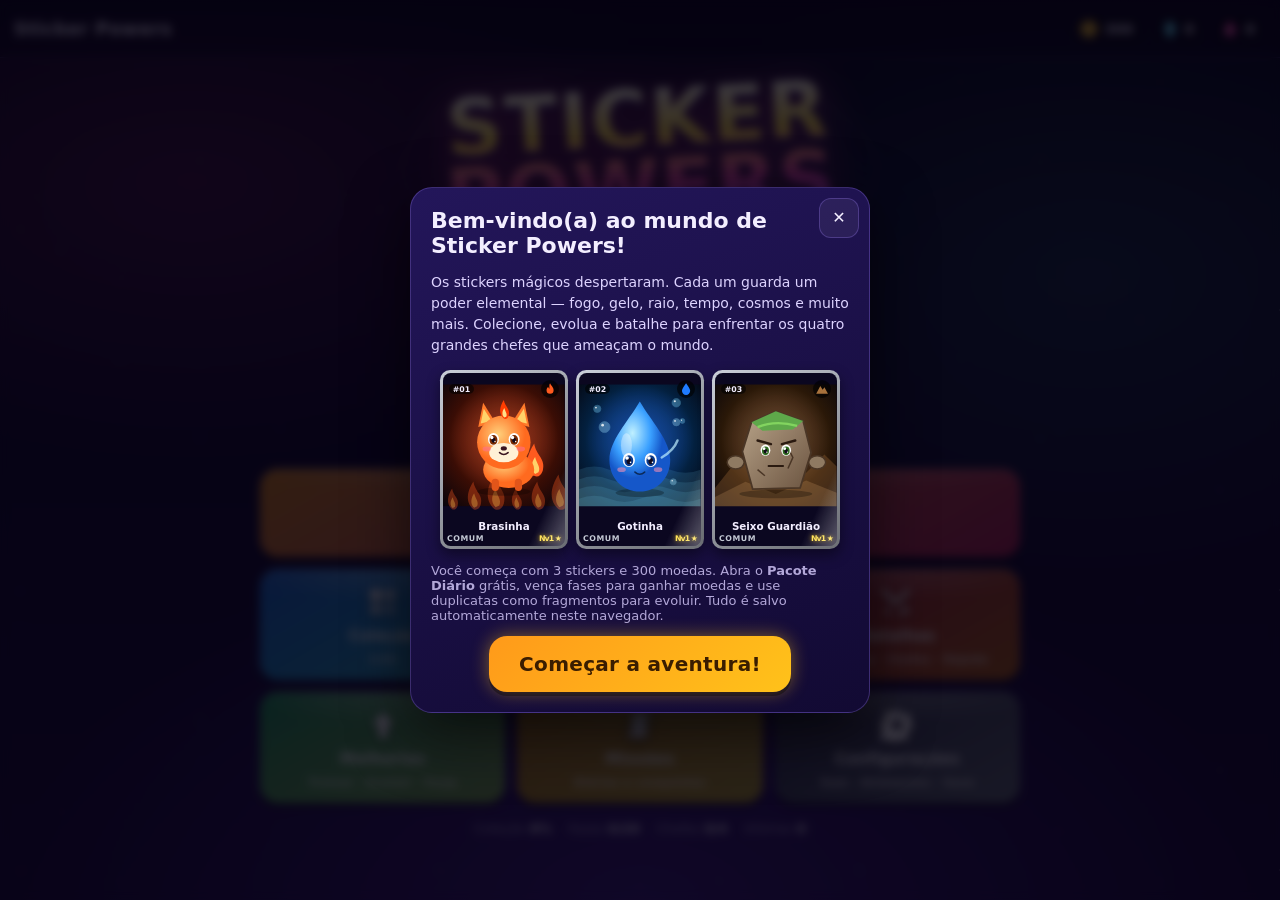
==== sticker-powers/index.html @ dd4f1f67 "Adiciona STICKER POWERS: jogo de stickers colecionáveis com batalhas Jogo de navegador completo em H" ====
<!doctype html>
<html lang="pt-BR">
<head>
  <meta charset="utf-8">
  <meta name="viewport" content="width=device-width, initial-scale=1, viewport-fit=cover">
  <meta name="theme-color" content="#07041a">
  <meta name="description" content="STICKER POWERS: O Despertar dos Poderes — colecione stickers mágicos, abra pacotes, evolua e batalhe.">
  <title>Sticker Powers: O Despertar dos Poderes</title>
  <link rel="icon" href="data:image/svg+xml,%3Csvg xmlns='http://www.w3.org/2000/svg' viewBox='0 0 24 24'%3E%3Cpath d='M12 1l2.6 7.4H22l-6 4.6 2.3 7.5L12 16l-6.3 4.5L8 13 2 8.4h7.4z' fill='%23ff4fb8'/%3E%3C/svg%3E">
  <link rel="stylesheet" href="css/style.css">
</head>
<body>
  <div class="bg-layer bg-nebula"></div>
  <div class="bg-layer bg-stars"></div>
  <div class="bg-layer bg-stars2"></div>
  <div id="app"></div>
  <canvas id="fx" aria-hidden="true"></canvas>
  <noscript><p style="color:#fff;padding:20px">Sticker Powers precisa de JavaScript ativado.</p></noscript>

  <script src="js/data.js"></script>
  <script src="js/core.js"></script>
  <script src="js/battle.js"></script>
  <script src="js/art.js"></script>
  <script src="js/audio.js"></script>
  <script src="js/fx.js"></script>
  <script src="js/ui.js"></script>
  <script src="js/ui-packs.js"></script>
  <script src="js/ui-battle.js"></script>
  <script src="js/ui-progress.js"></script>
  <script src="js/main.js"></script>
</body>
</html>
---- sticker-powers/css/style.css ----
/* =========================================================================
   STICKER POWERS — estilos
   ========================================================================= */
:root {
  --bg0: #07041a;
  --bg1: #120a33;
  --panel: rgba(28, 18, 66, .78);
  --panel-solid: #1c1242;
  --panel-border: rgba(160, 130, 255, .28);
  --text: #f3eeff;
  --muted: #b3a8d9;
  --accent: #ff4fb8;
  --accent2: #4ff0ff;
  --gold: #ffc21a;
  --good: #3ddc84;
  --bad: #ff4b6b;
  --r-common: #c4c9d4; --r-uncommon: #3ddc84; --r-rare: #3b8bff; --r-epic: #b05cff;
  --r-legendary: #ffc21a; --r-mythic: #ff2e7e; --r-secret: #ffffff;
  --radius: 16px;
  --font: "Segoe UI", system-ui, -apple-system, Roboto, "Helvetica Neue", Arial, sans-serif;
  --font-display: "Trebuchet MS", "Segoe UI", system-ui, sans-serif;
  --topbar-h: 58px;
}
* { box-sizing: border-box; -webkit-tap-highlight-color: transparent; }
[hidden] { display: none !important; }
html, body { margin: 0; height: 100%; }
body {
  font-family: var(--font); color: var(--text); background: var(--bg0);
  overflow: hidden; user-select: none; -webkit-user-select: none;
}
button { font: inherit; color: inherit; }
input, select { font: inherit; }

/* ---------------------------------------------------------------- fundo com profundidade */
.bg-layer { position: fixed; inset: 0; z-index: 0; pointer-events: none; }
.bg-nebula {
  background:
    radial-gradient(ellipse 60% 45% at 15% 20%, rgba(255, 79, 184, .22), transparent 70%),
    radial-gradient(ellipse 55% 50% at 85% 30%, rgba(79, 240, 255, .16), transparent 70%),
    radial-gradient(ellipse 70% 60% at 50% 100%, rgba(123, 60, 255, .35), transparent 70%),
    linear-gradient(180deg, var(--bg0), var(--bg1) 60%, #1a0b3d);
}
.bg-stars, .bg-stars2 {
  background-image:
    radial-gradient(1.5px 1.5px at 20px 30px, #fff, transparent),
    radial-gradient(1px 1px at 120px 80px, #fff, transparent),
    radial-gradient(1.5px 1.5px at 200px 160px, #cfe, transparent),
    radial-gradient(1px 1px at 300px 40px, #fff, transparent),
    radial-gradient(2px 2px at 380px 210px, #fde, transparent),
    radial-gradient(1px 1px at 60px 250px, #fff, transparent);
  background-size: 420px 280px; opacity: .55;
  animation: drift 120s linear infinite;
}
.bg-stars2 { background-size: 260px 200px; opacity: .3; animation-duration: 70s; animation-direction: reverse; }
@keyframes drift { from { background-position: 0 0; } to { background-position: 420px 840px; } }
#fx { position: fixed; inset: 0; z-index: 90; pointer-events: none; }

/* ---------------------------------------------------------------- estrutura */
#app { position: relative; z-index: 1; height: 100%; display: flex; flex-direction: column; }
.topbar {
  height: var(--topbar-h); flex: 0 0 auto; display: flex; align-items: center; gap: 10px; padding: 0 14px;
  background: linear-gradient(180deg, rgba(10, 5, 30, .9), rgba(10, 5, 30, .55));
  border-bottom: 1px solid var(--panel-border); backdrop-filter: blur(6px);
}
.topbar .title { font-family: var(--font-display); font-weight: 900; letter-spacing: .5px; font-size: 18px; flex: 1; min-width: 0; white-space: nowrap; overflow: hidden; text-overflow: ellipsis; }
.res { display: flex; gap: 8px; }
.res-pill {
  display: flex; align-items: center; gap: 5px; padding: 4px 10px 4px 6px; border-radius: 999px;
  background: rgba(0, 0, 0, .4); border: 1px solid rgba(255, 255, 255, .12); font-weight: 800; font-size: 14px;
  font-variant-numeric: tabular-nums; transition: transform .2s;
}
.res-pill.bump { animation: bump .45s; }
@keyframes bump { 40% { transform: scale(1.18); } }
.icon-btn {
  width: 40px; height: 40px; border-radius: 12px; border: 1px solid var(--panel-border); background: rgba(255, 255, 255, .06);
  display: grid; place-items: center; cursor: pointer; flex: 0 0 auto; color: var(--text); transition: transform .15s, background .2s;
}
.icon-btn:hover { background: rgba(255, 255, 255, .14); }
.icon-btn:active { transform: scale(.92); }
.icon-btn[hidden] { display: none; }
#screen { flex: 1; min-height: 0; position: relative; overflow: hidden; }
.screen { position: absolute; inset: 0; overflow-y: auto; overflow-x: hidden; padding: 16px 16px 40px; animation: screenIn .35s ease both; -webkit-overflow-scrolling: touch; }
@keyframes screenIn { from { opacity: 0; transform: translateY(14px) scale(.99); } to { opacity: 1; transform: none; } }
.wrap { max-width: 1100px; margin: 0 auto; }

/* ---------------------------------------------------------------- botões */
.btn {
  --c1: #7b3cff; --c2: #ff4fb8;
  position: relative; border: 0; cursor: pointer; padding: 12px 20px; border-radius: 14px; font-weight: 900; letter-spacing: .3px;
  background: linear-gradient(135deg, var(--c1), var(--c2)); color: #fff; text-shadow: 0 1px 2px rgba(0, 0, 0, .4);
  box-shadow: 0 4px 0 rgba(0, 0, 0, .35), 0 0 18px color-mix(in srgb, var(--c2) 45%, transparent);
  transition: transform .12s, box-shadow .2s, filter .2s; display: inline-flex; align-items: center; justify-content: center; gap: 8px; overflow: hidden;
}
.btn::after { content: ""; position: absolute; inset: 0; background: linear-gradient(120deg, transparent 30%, rgba(255, 255, 255, .35) 50%, transparent 70%); transform: translateX(-120%); transition: transform .6s; }
.btn:hover::after { transform: translateX(120%); }
.btn:hover { filter: brightness(1.1); }
.btn:active { transform: translateY(3px); box-shadow: 0 1px 0 rgba(0, 0, 0, .35); }
.btn:disabled, .btn.disabled { filter: grayscale(.8) brightness(.7); cursor: not-allowed; }
.btn.small { padding: 8px 12px; font-size: 13px; border-radius: 11px; }
.btn.big { padding: 16px 30px; font-size: 20px; border-radius: 18px; }
.btn.gold { --c1: #ff9a1a; --c2: #ffc21a; color: #3a1d00; text-shadow: none; }
.btn.green { --c1: #0fae6a; --c2: #3ddc84; }
.btn.blue { --c1: #1f5fff; --c2: #4ff0ff; }
.btn.red { --c1: #c4143c; --c2: #ff4b6b; }
.btn.ghost { background: rgba(255, 255, 255, .08); box-shadow: inset 0 0 0 1px var(--panel-border); }
.btn .cost { display: inline-flex; align-items: center; gap: 3px; background: rgba(0, 0, 0, .25); padding: 2px 8px; border-radius: 99px; font-size: .9em; }
.row { display: flex; gap: 10px; align-items: center; flex-wrap: wrap; }
.center { text-align: center; justify-content: center; }
.muted { color: var(--muted); }
.small-txt { font-size: 13px; }
.panel { background: var(--panel); border: 1px solid var(--panel-border); border-radius: var(--radius); padding: 16px; box-shadow: 0 10px 30px rgba(0, 0, 0, .35); backdrop-filter: blur(4px); }
h2.section { font-family: var(--font-display); font-size: 22px; margin: 6px 0 12px; letter-spacing: .5px; }
.badge { display: inline-flex; align-items: center; gap: 4px; padding: 2px 8px; border-radius: 99px; font-size: 12px; font-weight: 800; background: rgba(255, 255, 255, .1); }
.notif-dot { position: absolute; top: 8px; right: 8px; min-width: 22px; height: 22px; padding: 0 6px; border-radius: 11px; background: var(--bad); color: #fff; font-size: 12px; font-weight: 900; display: grid; place-items: center; box-shadow: 0 0 10px var(--bad); animation: pulse 1.4s infinite; }
@keyframes pulse { 50% { transform: scale(1.12); } }

/* ---------------------------------------------------------------- barras */
.bar { height: 10px; border-radius: 99px; background: rgba(0, 0, 0, .45); overflow: hidden; position: relative; border: 1px solid rgba(255, 255, 255, .1); }
.bar > i { position: absolute; inset: 0 auto 0 0; width: 0; border-radius: 99px; background: linear-gradient(90deg, var(--accent2), #7b3cff); transition: width .45s cubic-bezier(.2, .8, .3, 1); }
.bar.gold > i { background: linear-gradient(90deg, #ff9a1a, #ffe14d); }
.bar.green > i { background: linear-gradient(90deg, #0fae6a, #9cf5c4); }

/* ---------------------------------------------------------------- tela inicial */
.home { display: flex; flex-direction: column; align-items: center; gap: 18px; padding-top: 6px; }
.logo { text-align: center; position: relative; margin-top: 4px; }
.logo-main {
  font-family: var(--font-display); font-weight: 900; font-size: clamp(38px, 9vw, 78px); line-height: .9; letter-spacing: 2px;
  background: linear-gradient(180deg, #fff 0%, #ffe14d 35%, #ff4fb8 70%, #7b3cff 100%); -webkit-background-clip: text; background-clip: text; color: transparent;
  filter: drop-shadow(0 4px 0 #2a0a5a) drop-shadow(0 0 22px rgba(255, 79, 184, .55));
  transform: rotate(-3deg);
}
.logo-main span { display: block; }
.logo-sub { font-family: var(--font-display); font-weight: 800; letter-spacing: 6px; font-size: clamp(11px, 2.6vw, 16px); color: var(--accent2); text-shadow: 0 0 12px rgba(79, 240, 255, .8); margin-top: 10px; text-transform: uppercase; }
.logo .orbit { position: absolute; inset: -20px -40px; border: 2px dashed rgba(255, 255, 255, .15); border-radius: 50%; animation: spin 30s linear infinite; pointer-events: none; }
@keyframes spin { to { transform: rotate(360deg); } }
.showcase { display: flex; justify-content: center; align-items: flex-end; gap: 10px; min-height: 150px; }
.showcase .card { animation: floaty 4s ease-in-out infinite; }
.showcase .card:nth-child(2) { animation-delay: -1.3s; transform: scale(1.12); z-index: 2; }
.showcase .card:nth-child(3) { animation-delay: -2.6s; }
@keyframes floaty { 50% { translate: 0 -10px; } }
.menu-grid { display: grid; grid-template-columns: repeat(3, minmax(0, 1fr)); gap: 12px; width: 100%; max-width: 760px; }
.menu-tile {
  --c1: #5b2cff; --c2: #ff4fb8; position: relative; border: 0; cursor: pointer; border-radius: 18px; padding: 16px 10px 14px; min-height: 104px;
  display: flex; flex-direction: column; align-items: center; justify-content: center; gap: 8px; color: #fff; font-weight: 900; font-size: 15px; letter-spacing: .3px;
  background: linear-gradient(150deg, color-mix(in srgb, var(--c1) 85%, #000), color-mix(in srgb, var(--c2) 70%, #000));
  box-shadow: 0 5px 0 rgba(0, 0, 0, .4), inset 0 1px 0 rgba(255, 255, 255, .25), 0 0 0 1px rgba(255, 255, 255, .08);
  transition: transform .15s, filter .2s; overflow: hidden;
}
.menu-tile .ui-ico { width: 34px; height: 34px; filter: drop-shadow(0 2px 4px rgba(0, 0, 0, .5)); }
.menu-tile:hover { transform: translateY(-3px) scale(1.02); filter: brightness(1.12); }
.menu-tile:active { transform: translateY(2px) scale(.98); }
.menu-tile::before { content: ""; position: absolute; width: 120%; height: 60%; left: -10%; top: -30%; background: radial-gradient(ellipse, rgba(255, 255, 255, .25), transparent 70%); }
.menu-tile small { font-weight: 600; opacity: .8; font-size: 11px; }
.menu-tile.play { grid-column: 1 / -1; min-height: 88px; font-size: 24px; flex-direction: row; gap: 14px; --c1: #ff9a1a; --c2: #ff2e7e; }
.menu-tile.play .ui-ico { width: 40px; height: 40px; }
.t-album { --c1: #1f7bff; --c2: #4ff0ff; }
.t-pack { --c1: #b05cff; --c2: #ff4fb8; }
.t-battle { --c1: #c4143c; --c2: #ff8a1f; }
.t-up { --c1: #0fae6a; --c2: #b4f07a; }
.t-mission { --c1: #c78a1a; --c2: #ffe14d; }
.t-settings { --c1: #3a3f5c; --c2: #8e9bb0; }
.home-stats { display: flex; gap: 16px; flex-wrap: wrap; justify-content: center; color: var(--muted); font-size: 13px; }
.home-stats b { color: var(--text); }

/* ---------------------------------------------------------------- cartas */
.card {
  --rc: var(--r-common); --w: 150px;
  position: relative; width: var(--w); aspect-ratio: 5 / 7; border-radius: calc(var(--w) * .08); padding: calc(var(--w) * .025);
  background: linear-gradient(145deg, color-mix(in srgb, var(--rc) 90%, #fff), color-mix(in srgb, var(--rc) 55%, #000));
  box-shadow: 0 6px 14px rgba(0, 0, 0, .45); cursor: pointer; flex: 0 0 auto; overflow: hidden; isolation: isolate;
  transition: transform .2s, box-shadow .2s; font-size: calc(var(--w) * .085);
}
.card:hover { transform: translateY(-4px) rotate(-1deg); }
.card .frame { position: relative; width: 100%; height: 100%; border-radius: calc(var(--w) * .06); overflow: hidden; background: #0b0720; display: flex; flex-direction: column; z-index: 1; }
.card .art-box { position: relative; flex: 1; min-height: 0; overflow: hidden; }
.card .art-box .art { width: 100%; height: 100%; display: block; }
.card .c-top { position: absolute; top: 4%; left: 5%; right: 5%; display: flex; justify-content: space-between; align-items: center; z-index: 3; }
.card .c-num { font-size: .72em; font-weight: 900; background: rgba(0, 0, 0, .55); padding: .1em .45em; border-radius: 99px; }
.card .c-el { background: rgba(0, 0, 0, .6); border-radius: 50%; padding: .18em; display: grid; place-items: center; }
.card .c-el svg { width: 1.3em; height: 1.3em; }
.card .c-name { font-family: var(--font-display); font-weight: 900; text-align: center; padding: .3em .3em .1em; white-space: nowrap; overflow: hidden; text-overflow: ellipsis; font-size: .95em; line-height: 1.15; }
.card .c-foot { display: flex; justify-content: space-between; align-items: center; padding: 0 .5em .4em; font-size: .72em; font-weight: 800; }
.card .c-rar { color: var(--rc); text-transform: uppercase; letter-spacing: .5px; }
.card .stars { color: #ffe14d; letter-spacing: -1px; text-shadow: 0 0 4px rgba(255, 200, 0, .7); }
.card .c-fav { position: absolute; z-index: 4; bottom: 22%; right: 5%; color: #ff4f8a; filter: drop-shadow(0 0 3px #000); }
.card .c-fav svg { width: 1.2em; height: 1.2em; }
.card .c-count { position: absolute; z-index: 4; bottom: 22%; left: 5%; font-size: .7em; font-weight: 900; background: rgba(0, 0, 0, .6); padding: .1em .45em; border-radius: 99px; }
.card .c-new { position: absolute; z-index: 5; top: 16%; left: -4%; transform: rotate(-12deg); background: var(--accent); color: #fff; font-weight: 900; font-size: .75em; padding: .15em .6em; border-radius: 6px; box-shadow: 0 0 10px var(--accent); }
/* raridades */
.card.r-common { --rc: var(--r-common); }
.card.r-uncommon { --rc: var(--r-uncommon); box-shadow: 0 6px 14px rgba(0, 0, 0, .45), 0 0 12px rgba(61, 220, 132, .45); }
.card.r-rare { --rc: var(--r-rare); box-shadow: 0 6px 14px rgba(0, 0, 0, .45), 0 0 16px rgba(59, 139, 255, .6); }
.card.r-epic { --rc: var(--r-epic); box-shadow: 0 6px 14px rgba(0, 0, 0, .45), 0 0 20px rgba(176, 92, 255, .7); animation: glowEpic 2.6s ease-in-out infinite; }
.card.r-legendary, .card.r-mythic, .card.r-secret { background: none; }
.card.r-legendary { --rc: var(--r-legendary); box-shadow: 0 6px 14px rgba(0, 0, 0, .45), 0 0 26px rgba(255, 194, 26, .75); }
.card.r-mythic { --rc: var(--r-mythic); box-shadow: 0 6px 14px rgba(0, 0, 0, .45), 0 0 30px rgba(255, 46, 126, .85); }
.card.r-secret { --rc: #fff; box-shadow: 0 6px 14px rgba(0, 0, 0, .45), 0 0 34px rgba(185, 255, 251, .8), 0 0 60px rgba(255, 79, 184, .45); }
@keyframes glowEpic { 50% { box-shadow: 0 6px 14px rgba(0, 0, 0, .45), 0 0 30px rgba(176, 92, 255, .95); } }
.card.r-legendary::before, .card.r-mythic::before, .card.r-secret::before {
  content: ""; position: absolute; inset: -50%; z-index: 0;
  background: conic-gradient(from 0deg, #ffc21a, #fff3b0, #ff9a1a, #ffe14d, #ffc21a);
  animation: spin 4s linear infinite;
}
.card.r-mythic::before { background: conic-gradient(from 0deg, #ff2e7e, #ffb0d0, #ff0040, #ff9cf0, #ff2e7e); animation-duration: 3s; }
.card.r-secret::before { background: conic-gradient(from 0deg, #ff4d6d, #ffb020, #ffe14d, #3ddc84, #3b8bff, #b05cff, #ff4d6d); animation-duration: 2.2s; }
.card .shine { position: absolute; inset: 0; z-index: 4; pointer-events: none; background: linear-gradient(115deg, transparent 35%, rgba(255, 255, 255, .45) 48%, transparent 60%); background-size: 250% 100%; background-position: 150% 0; }
.card.r-rare .shine, .card.r-epic .shine, .card.r-legendary .shine, .card.r-mythic .shine, .card.r-secret .shine { animation: shineSweep 3.5s ease-in-out infinite; }
@keyframes shineSweep { 0%, 55% { background-position: 150% 0; } 100% { background-position: -60% 0; } }
.card .holo { position: absolute; inset: 0; z-index: 3; pointer-events: none; mix-blend-mode: color-dodge; opacity: 0; }
.card.r-mythic .holo, .card.r-secret .holo, .card.s2 .holo {
  opacity: .35; background: linear-gradient(125deg, rgba(255, 0, 128, .5), rgba(0, 255, 255, .45), rgba(255, 255, 0, .45), rgba(160, 0, 255, .5)); background-size: 300% 300%;
  animation: holo 6s ease infinite;
}
.card.r-secret .holo { opacity: .55; animation-duration: 3s; }
@keyframes holo { 0%, 100% { background-position: 0% 50%; } 50% { background-position: 100% 50%; } }
.card.r-secret .frame::after { content: ""; position: absolute; inset: 0; z-index: 2; pointer-events: none; background-image: radial-gradient(1.5px 1.5px at 20% 30%, #fff, transparent), radial-gradient(1px 1px at 70% 20%, #fff, transparent), radial-gradient(2px 2px at 40% 70%, #fff, transparent), radial-gradient(1px 1px at 85% 60%, #fff, transparent); animation: twinkle 1.6s ease-in-out infinite alternate; }
@keyframes twinkle { from { opacity: .3; } to { opacity: 1; } }
/* evolução estrela 3: aura animada */
.card.s3 .art-box::before { content: ""; position: absolute; inset: 10%; z-index: 1; border-radius: 50%; background: radial-gradient(circle, color-mix(in srgb, var(--elc, #fff) 70%, transparent), transparent 70%); animation: aura 2s ease-in-out infinite; mix-blend-mode: screen; pointer-events: none; }
@keyframes aura { 50% { transform: scale(1.25); opacity: .55; } }
/* bloqueadas: silhueta misteriosa */
.card.locked { background: linear-gradient(145deg, #3a3550, #15122a) !important; box-shadow: 0 6px 14px rgba(0, 0, 0, .45) !important; animation: none !important; }
.card.locked::before { display: none; }
.card.locked .art-box .art { filter: brightness(0) drop-shadow(0 0 6px rgba(160, 130, 255, .55)); opacity: .9; }
.card.locked .art-box::after { content: "?"; position: absolute; inset: 0; display: grid; place-items: center; font-family: var(--font-display); font-size: 3em; font-weight: 900; color: rgba(200, 180, 255, .55); text-shadow: 0 0 12px rgba(160, 130, 255, .9); }
.card.locked .c-name { color: var(--muted); }
.card.locked .shine, .card.locked .holo { display: none; }
.card.sm { --w: 128px; }
.card.xs { --w: 92px; }
.card.lg { --w: min(300px, 78vw); cursor: default; }
.card.lg:hover { transform: none; }
.card.tilt { transition: transform .08s; transform-style: preserve-3d; }

/* ---------------------------------------------------------------- coleção */
.coll-head { display: grid; grid-template-columns: 1fr auto; gap: 12px; align-items: center; margin-bottom: 12px; }
.coll-head > * { min-width: 0; }
.coll-progress { display: flex; flex-direction: column; gap: 6px; min-width: 0; }
.coll-progress .big { font-size: 26px; font-weight: 900; font-family: var(--font-display); }
.filters { display: flex; flex-wrap: wrap; gap: 8px; margin-bottom: 10px; align-items: center; }
.input, .select {
  background: rgba(0, 0, 0, .4); border: 1px solid var(--panel-border); color: var(--text); border-radius: 12px; padding: 9px 12px; outline: none; min-width: 0;
}
.input:focus, .select:focus { border-color: var(--accent2); box-shadow: 0 0 0 3px rgba(79, 240, 255, .2); }
.select option { background: var(--panel-solid); }
.chip { border: 1px solid var(--panel-border); background: rgba(255, 255, 255, .05); border-radius: 99px; padding: 6px 11px; cursor: pointer; font-size: 13px; font-weight: 700; display: inline-flex; align-items: center; gap: 5px; transition: background .2s; }
.chip.on { background: rgba(255, 79, 184, .25); border-color: var(--accent); box-shadow: 0 0 10px rgba(255, 79, 184, .35); }
.chip .dot { width: 10px; height: 10px; border-radius: 50%; }
.chip-row { display: flex; gap: 6px; overflow-x: auto; padding-bottom: 4px; scrollbar-width: thin; }
.card-grid { display: grid; grid-template-columns: repeat(auto-fill, minmax(128px, 1fr)); gap: 14px; justify-items: center; }
.card-grid .card { --w: 138px; }
.empty { padding: 30px; text-align: center; color: var(--muted); }

/* ---------------------------------------------------------------- modal */
.modal-back { position: fixed; inset: 0; z-index: 78; background: rgba(5, 2, 15, .78); backdrop-filter: blur(5px); display: grid; place-items: center; padding: 14px; animation: fadeIn .2s; }
@keyframes fadeIn { from { opacity: 0; } }
.modal { position: relative; width: min(920px, 100%); max-height: calc(100% - 10px); overflow: auto; background: linear-gradient(160deg, #23165a, #120a33); border: 1px solid var(--panel-border); border-radius: 22px; padding: 20px; box-shadow: 0 20px 60px rgba(0, 0, 0, .6); animation: popIn .3s cubic-bezier(.2, 1.4, .4, 1); }
.modal.narrow { width: min(460px, 100%); }
@keyframes popIn { from { transform: scale(.85); opacity: 0; } }
.modal .close { position: absolute; top: 10px; right: 10px; z-index: 5; }
.modal h3 { font-family: var(--font-display); margin: 0 0 8px; font-size: 22px; }
.detail { display: grid; grid-template-columns: auto 1fr; gap: 22px; align-items: start; }
.detail .info { min-width: 0; }
.detail .title-line { color: var(--muted); font-style: italic; margin-bottom: 8px; }
.stat-list { display: grid; grid-template-columns: 70px 1fr 50px; gap: 6px 10px; align-items: center; font-size: 14px; margin: 10px 0; }
.stat-list .bar { height: 9px; }
.stat-list b { text-align: right; font-variant-numeric: tabular-nums; }
.skill-box { background: rgba(0, 0, 0, .3); border: 1px solid var(--panel-border); border-radius: 14px; padding: 12px; margin: 10px 0; }
.skill-box .sk-name { font-weight: 900; color: var(--accent2); display: flex; justify-content: space-between; gap: 8px; }
.story { line-height: 1.5; color: #ddd3ff; font-size: 14px; }
.matchup { display: flex; flex-wrap: wrap; gap: 6px; font-size: 13px; align-items: center; }
.tag { display: inline-flex; align-items: center; gap: 4px; padding: 3px 8px; border-radius: 99px; background: rgba(255, 255, 255, .08); font-size: 12px; font-weight: 700; }
.tag.good { background: rgba(61, 220, 132, .18); color: #9cf5c4; }
.tag.bad { background: rgba(255, 75, 107, .18); color: #ffb0bf; }
.compare { display: grid; grid-template-columns: 1fr 1fr; gap: 16px; }
.compare .col { display: flex; flex-direction: column; align-items: center; gap: 10px; }
.cmp-row { display: grid; grid-template-columns: 1fr 80px 1fr; gap: 8px; align-items: center; font-size: 14px; margin: 4px 0; }
.cmp-row .l { text-align: right; } .cmp-row .m { text-align: center; color: var(--muted); font-size: 12px; }
.cmp-row .win { color: var(--good); font-weight: 900; }

/* ---------------------------------------------------------------- toasts */
#toasts { position: fixed; left: 50%; top: calc(var(--topbar-h) + 10px); transform: translateX(-50%); z-index: 80; display: flex; flex-direction: column; gap: 8px; align-items: center; pointer-events: none; width: min(92vw, 420px); }
.toast { background: linear-gradient(135deg, #2c1a6e, #4a1a5e); border: 1px solid var(--panel-border); border-radius: 14px; padding: 10px 16px; font-weight: 700; box-shadow: 0 10px 30px rgba(0, 0, 0, .5); animation: toastIn .3s cubic-bezier(.2, 1.4, .4, 1), toastOut .4s 2.6s forwards; text-align: center; }
.toast.good { border-color: var(--good); } .toast.bad { border-color: var(--bad); } .toast.gold { border-color: var(--gold); background: linear-gradient(135deg, #5a3a00, #3a1a40); }
@keyframes toastIn { from { transform: translateY(-20px) scale(.9); opacity: 0; } }
@keyframes toastOut { to { transform: translateY(-14px); opacity: 0; } }
.screen-flash { position: fixed; inset: 0; z-index: 85; pointer-events: none; animation: flash .45s ease-out forwards; mix-blend-mode: screen; }
@keyframes flash { from { opacity: .85; } to { opacity: 0; } }
.float-num { position: fixed; z-index: 86; pointer-events: none; transform: translate(-50%, 0); font-family: var(--font-display); font-weight: 900; font-size: 26px; color: #fff; text-shadow: 0 2px 0 #000, 0 0 8px rgba(0, 0, 0, .8); animation: floatUp 1.2s ease-out forwards; white-space: nowrap; }
.float-num.crit { font-size: 34px; color: #ffe14d; }
.float-num.heal { color: #7dffb0; }
.float-num.weak { color: #b3b3c8; font-size: 22px; }
.float-num.strong { color: #ff9a5a; }
.float-num.info { font-size: 17px; color: #c4f; }
.float-num.shield { color: #9cc6ff; font-size: 20px; }
@keyframes floatUp { 0% { transform: translate(-50%, 10px) scale(.6); opacity: 0; } 15% { transform: translate(-50%, 0) scale(1.15); opacity: 1; } 100% { transform: translate(-50%, -70px) scale(1); opacity: 0; } }
.shake { animation: shake .4s; } .shake-strong { animation: shake .5s; animation-timing-function: steps(10); }
@keyframes shake { 20% { translate: -6px 0; } 40% { translate: 6px 2px; } 60% { translate: -4px -2px; } 80% { translate: 3px 0; } }

/* ---------------------------------------------------------------- pacotes */
.pack-grid { display: grid; grid-template-columns: repeat(auto-fill, minmax(220px, 1fr)); gap: 16px; }
.pack-item { display: flex; flex-direction: column; gap: 10px; align-items: center; text-align: center; padding: 16px 12px; position: relative; }
.pack-item .pdesc { font-size: 13px; color: var(--muted); min-height: 34px; }
.pack-visual {
  --p1: #5b8cff; --p2: #2a3f9c; position: relative; width: 116px; height: 156px; border-radius: 12px; cursor: pointer;
  background: linear-gradient(160deg, var(--p1), var(--p2)); box-shadow: 0 8px 18px rgba(0, 0, 0, .5), inset 0 0 0 3px rgba(255, 255, 255, .25);
  display: grid; place-items: center; transition: transform .2s; overflow: hidden;
}
.pack-visual::before { content: ""; position: absolute; left: 0; right: 0; top: 0; height: 18px; background: repeating-linear-gradient(90deg, rgba(255, 255, 255, .4) 0 6px, transparent 6px 12px); opacity: .5; }
.pack-visual::after { content: ""; position: absolute; inset: 0; background: linear-gradient(115deg, transparent 35%, rgba(255, 255, 255, .45) 48%, transparent 60%); background-size: 250% 100%; animation: shineSweep 3s ease-in-out infinite; }
.pack-visual .p-logo { font-family: var(--font-display); font-weight: 900; font-size: 13px; line-height: 1; letter-spacing: 1px; text-shadow: 0 2px 0 rgba(0, 0, 0, .5); padding: 0 6px; }
.pack-visual .p-ico { width: 54px; height: 54px; margin: 0 auto 6px; display: grid; place-items: center; background: rgba(0, 0, 0, .25); border-radius: 50%; }
.pack-visual .p-ico svg { width: 34px; height: 34px; }
.pack-item:hover .pack-visual { transform: rotate(-3deg) scale(1.04); }
.event-banner { display: flex; align-items: center; gap: 12px; flex-wrap: wrap; margin-bottom: 16px; background: linear-gradient(90deg, rgba(255, 79, 184, .25), rgba(123, 60, 255, .25)); }
.event-banner .ev-els { display: flex; gap: 6px; }

/* abertura */
.opening { position: fixed; inset: 0; z-index: 70; display: flex; flex-direction: column; align-items: center; justify-content: center; gap: 18px; padding: 16px; background: radial-gradient(ellipse at center, rgba(60, 20, 120, .92), rgba(5, 2, 15, .97)); animation: fadeIn .3s; overflow-y: auto; }
.opening .stage-pack { position: relative; transform: scale(1.5); margin: 40px 0; }
.opening .stage-pack .pack-visual { cursor: pointer; }
.opening .stage-pack.charging .pack-visual { animation: packCharge .18s infinite; }
@keyframes packCharge { 25% { transform: rotate(-4deg) scale(1.03); } 75% { transform: rotate(4deg) scale(1.05); } }
.opening .stage-pack.burst .pack-visual { animation: packBurst .45s forwards; }
@keyframes packBurst { to { transform: scale(1.8); opacity: 0; filter: brightness(3); } }
.opening .hint { color: var(--muted); font-weight: 700; animation: pulse 1.6s infinite; }
.reveal-row { display: flex; gap: 14px 14px; row-gap: 44px; flex-wrap: wrap; justify-content: center; margin-bottom: 34px; }
.flip { --w: min(180px, 28vw); width: var(--w); aspect-ratio: 5 / 7; perspective: 1000px; cursor: pointer; position: relative; }
.flip .inner { position: relative; width: 100%; height: 100%; transition: transform .7s cubic-bezier(.3, 1.5, .5, 1); transform-style: preserve-3d; }
.flip.open .inner { transform: rotateY(180deg); }
.flip .face { position: absolute; inset: 0; backface-visibility: hidden; -webkit-backface-visibility: hidden; }
.flip .back { border-radius: calc(var(--w) * .08); background: linear-gradient(145deg, #2a1a6a, #0e0730); border: 3px solid #6a4ad0; display: grid; place-items: center; overflow: hidden; }
.flip .back::before { content: ""; position: absolute; inset: 8px; border-radius: 10px; border: 2px dashed rgba(255, 255, 255, .2); }
.flip .back .bk-logo { font-family: var(--font-display); font-weight: 900; text-align: center; font-size: calc(var(--w) * .13); line-height: 1; background: linear-gradient(180deg, #fff, #ff4fb8); -webkit-background-clip: text; background-clip: text; color: transparent; }
.flip .back.glow { animation: backGlow 1s ease-in-out infinite; }
@keyframes backGlow { 50% { box-shadow: 0 0 30px 6px var(--gc, #fff); } }
.flip .back.glow.hard { animation: backGlow .5s ease-in-out infinite, packCharge .25s infinite; }
.flip .front { transform: rotateY(180deg); }
.flip .front .card { --w: min(180px, 28vw); }
.flip .result-tag { position: absolute; left: 50%; bottom: -30px; transform: translateX(-50%); white-space: nowrap; font-weight: 900; font-size: 13px; opacity: 0; transition: opacity .3s .5s; }
.flip.open .result-tag { opacity: 1; }
.result-tag.new { color: #ffe14d; text-shadow: 0 0 8px #ff4fb8; } .result-tag.dup { color: #9cf5ff; }
.rar-label { font-family: var(--font-display); font-weight: 900; font-size: 30px; letter-spacing: 3px; text-transform: uppercase; text-shadow: 0 0 18px currentColor; animation: popIn .4s; min-height: 40px; text-align: center; }
.opening .actions { margin-top: 26px; }
.history-list { display: flex; flex-direction: column; gap: 6px; max-height: 60vh; overflow: auto; }
.history-item { display: grid; grid-template-columns: 48px 1fr auto; gap: 10px; align-items: center; padding: 6px 8px; border-radius: 10px; background: rgba(255, 255, 255, .04); font-size: 13px; }
.history-item .mini { width: 48px; height: 48px; border-radius: 8px; overflow: hidden; border: 2px solid var(--rc, #888); }
.history-item .mini svg { width: 100%; height: 100%; display: block; }
.odds-table { width: 100%; border-collapse: collapse; font-size: 13px; }
.odds-table th, .odds-table td { padding: 5px 8px; border-bottom: 1px solid rgba(255, 255, 255, .08); text-align: left; }
.odds-table td.num { text-align: right; font-variant-numeric: tabular-nums; }

/* ---------------------------------------------------------------- batalhas: hub */
.tabs { display: flex; gap: 8px; margin-bottom: 14px; flex-wrap: wrap; }
.tab { border: 1px solid var(--panel-border); background: rgba(255, 255, 255, .05); padding: 10px 16px; border-radius: 12px; cursor: pointer; font-weight: 900; }
.tab.on { background: linear-gradient(135deg, #7b3cff, #ff4fb8); border-color: transparent; }
.region { margin-bottom: 18px; border-radius: 18px; padding: 14px; position: relative; overflow: hidden; border: 1px solid var(--panel-border); }
.region h4 { margin: 0 0 10px; font-family: var(--font-display); font-size: 18px; position: relative; }
.stage-path { display: flex; gap: 10px; flex-wrap: wrap; position: relative; }
.stage-node { width: 64px; height: 64px; border-radius: 50%; border: 3px solid rgba(255, 255, 255, .3); background: rgba(0, 0, 0, .45); display: grid; place-items: center; cursor: pointer; font-weight: 900; font-size: 20px; position: relative; transition: transform .15s; }
.stage-node:hover { transform: scale(1.08); }
.stage-node.cleared { border-color: var(--good); background: rgba(15, 174, 106, .35); }
.stage-node.next { border-color: var(--gold); box-shadow: 0 0 18px var(--gold); animation: pulse 1.4s infinite; }
.stage-node.locked { opacity: .45; cursor: not-allowed; }
.stage-node.boss { width: 76px; height: 76px; border-radius: 18px; overflow: hidden; padding: 0; }
.stage-node.boss svg { width: 100%; height: 100%; }
.stage-node .lvl { position: absolute; bottom: -8px; font-size: 10px; background: #000; padding: 1px 6px; border-radius: 99px; white-space: nowrap; }
.boss-list { display: grid; grid-template-columns: repeat(auto-fill, minmax(240px, 1fr)); gap: 14px; }
.boss-card { overflow: hidden; padding: 0; cursor: pointer; transition: transform .2s; }
.boss-card:hover { transform: translateY(-3px); }
.boss-card .b-art { height: 170px; position: relative; }
.boss-card .b-art svg { width: 100%; height: 100%; display: block; }
.boss-card .b-info { padding: 12px; }
.boss-card.locked { filter: grayscale(.9) brightness(.6); cursor: not-allowed; }

/* seleção de equipe */
.team-slots { display: flex; gap: 12px; justify-content: center; flex-wrap: wrap; margin-bottom: 14px; }
.team-slot { width: 112px; aspect-ratio: 5 / 7; border-radius: 12px; border: 2px dashed rgba(255, 255, 255, .25); display: grid; place-items: center; color: var(--muted); font-weight: 800; font-size: 13px; text-align: center; }
.team-slot .card { --w: 112px; }
.pick-grid .card.picked { outline: 4px solid var(--good); outline-offset: 2px; }
.pick-grid .card.picked::after { content: "✓"; position: absolute; z-index: 9; top: 6px; right: 8px; background: var(--good); color: #002; border-radius: 50%; width: 24px; height: 24px; display: grid; place-items: center; font-weight: 900; }
.vs-preview { display: flex; gap: 8px; justify-content: center; flex-wrap: wrap; }
.sticky-bar { position: sticky; bottom: 0; z-index: 5; padding: 12px; margin: 12px -4px 0; border-radius: 16px; background: rgba(10, 5, 30, .9); border: 1px solid var(--panel-border); display: flex; gap: 10px; justify-content: space-between; align-items: center; flex-wrap: wrap; }

/* apresentação do chefe */
.boss-intro { position: fixed; inset: 0; z-index: 70; display: grid; place-items: center; background: #000; overflow: hidden; animation: fadeIn .4s; }
.boss-intro .bi-art { position: absolute; inset: 0; opacity: .85; animation: bossZoom 6s ease-out forwards; }
.boss-intro .bi-art svg { width: 100%; height: 100%; }
@keyframes bossZoom { from { transform: scale(1.25); filter: brightness(0); } 30% { filter: brightness(1); } to { transform: scale(1); } }
.boss-intro .bi-text { position: relative; z-index: 2; text-align: center; padding: 20px; max-width: 640px; background: radial-gradient(ellipse, rgba(0, 0, 0, .8), transparent 75%); }
.boss-intro .bi-warn { color: #ff4b6b; font-weight: 900; letter-spacing: 8px; animation: pulse .8s infinite; }
.boss-intro .bi-name { font-family: var(--font-display); font-size: clamp(30px, 7vw, 60px); font-weight: 900; line-height: 1; margin: 8px 0; text-shadow: 0 0 20px #ff2e7e, 0 4px 0 #000; animation: slam .6s cubic-bezier(.2, 1.6, .4, 1) .4s both; }
@keyframes slam { from { transform: scale(2.5); opacity: 0; } }
.boss-intro .bi-title { color: var(--gold); font-weight: 800; letter-spacing: 2px; margin-bottom: 10px; }
.boss-intro p { line-height: 1.5; }
.boss-intro .bi-bar { position: absolute; left: 0; right: 0; height: 14%; background: #000; z-index: 3; }
.boss-intro .bi-bar.top { top: 0; } .boss-intro .bi-bar.bot { bottom: 0; }

/* ---------------------------------------------------------------- batalha */
.battle { position: absolute; inset: 0; display: flex; flex-direction: column; overflow: hidden; }
.battle-bg { position: absolute; inset: 0; z-index: 0; }
.battle-top { position: relative; z-index: 2; display: flex; align-items: center; gap: 10px; padding: 8px 12px; }
.timeline { flex: 1; display: flex; gap: 5px; overflow-x: auto; padding: 4px; scrollbar-width: none; }
.timeline::-webkit-scrollbar { display: none; }
.tl-item { flex: 0 0 auto; width: 34px; height: 34px; border-radius: 50%; overflow: hidden; border: 2px solid; background: #000; position: relative; }
.tl-item svg { width: 100%; height: 100%; display: block; }
.tl-item.player { border-color: #4ff0ff; } .tl-item.enemy { border-color: #ff4b6b; }
.tl-item.current { width: 42px; height: 42px; box-shadow: 0 0 12px #fff; border-color: #fff; }
.round-badge { font-weight: 900; font-size: 13px; background: rgba(0, 0, 0, .5); padding: 6px 10px; border-radius: 10px; white-space: nowrap; }
.field { position: relative; z-index: 1; flex: 1; display: flex; flex-direction: column; justify-content: space-around; padding: 4px 8px; min-height: 0; }
.side { display: flex; justify-content: center; gap: clamp(8px, 3vw, 28px); align-items: flex-end; }
.unit { --w: clamp(84px, 24vw, 132px); width: var(--w); position: relative; transition: transform .25s, opacity .4s, filter .3s; display: flex; flex-direction: column; align-items: center; gap: 4px; }
.unit .u-art { width: var(--w); height: var(--w); border-radius: 16px; overflow: hidden; border: 3px solid var(--rc, #888); background: #000; position: relative; box-shadow: 0 6px 14px rgba(0, 0, 0, .5); }
.unit .u-art svg { width: 100%; height: 100%; display: block; }
.unit.boss { --w: clamp(160px, 44vw, 250px); }
.unit.boss .u-art { border-radius: 22px; border-color: #ff2e7e; box-shadow: 0 0 30px rgba(255, 46, 126, .6); }
.unit.boss.enraged .u-art { animation: enrage 1s infinite; }
@keyframes enrage { 50% { box-shadow: 0 0 50px 10px rgba(255, 0, 60, .9); } }
.unit .u-name { font-size: 12px; font-weight: 900; text-align: center; white-space: nowrap; overflow: hidden; text-overflow: ellipsis; max-width: 100%; text-shadow: 0 1px 2px #000; }
.unit .u-lvl { font-size: 10px; color: var(--muted); }
.unit .hp { width: 100%; height: 12px; border-radius: 99px; background: rgba(0, 0, 0, .6); border: 1px solid rgba(255, 255, 255, .15); position: relative; overflow: hidden; }
.unit .hp i { position: absolute; inset: 0 auto 0 0; background: linear-gradient(90deg, #0fae6a, #7dffb0); transition: width .35s; }
.unit .hp i.mid { background: linear-gradient(90deg, #d68a00, #ffe14d); } .unit .hp i.low { background: linear-gradient(90deg, #b3001e, #ff4b6b); }
.unit .hp b { position: absolute; inset: 0 auto 0 0; background: rgba(156, 198, 255, .65); transition: width .35s; }
.unit .hp span { position: absolute; inset: 0; font-size: 9px; font-weight: 900; display: grid; place-items: center; text-shadow: 0 1px 1px #000; }
.unit .en { display: flex; gap: 2px; justify-content: center; }
.unit .en i { width: 9px; height: 9px; border-radius: 3px; background: rgba(255, 255, 255, .15); transform: rotate(45deg); transition: background .2s; }
.unit .en i.on { background: #4ff0ff; box-shadow: 0 0 6px #4ff0ff; }
.unit .sts { display: flex; gap: 2px; flex-wrap: wrap; justify-content: center; min-height: 18px; font-size: 13px; }
.unit .sts span { background: rgba(0, 0, 0, .55); border-radius: 6px; padding: 0 3px; line-height: 18px; font-size: 12px; }
.unit .sts span.bad { box-shadow: inset 0 0 0 1px rgba(255, 75, 107, .6); }
.unit.active .u-art { box-shadow: 0 0 0 3px #fff, 0 0 24px var(--accent2); transform: translateY(-4px); }
.unit.targetable { cursor: pointer; }
.unit.targetable .u-art { animation: targetPulse .9s infinite; }
@keyframes targetPulse { 50% { box-shadow: 0 0 0 4px #ff4b6b, 0 0 26px #ff4b6b; } }
.unit.targetable.ally-t .u-art { animation-name: allyPulse; }
@keyframes allyPulse { 50% { box-shadow: 0 0 0 4px #3ddc84, 0 0 26px #3ddc84; } }
.unit.dead { opacity: .25; filter: grayscale(1); transform: scale(.9); }
.unit.lunge-up { animation: lungeUp .35s; } .unit.lunge-down { animation: lungeDown .35s; }
@keyframes lungeUp { 40% { transform: translateY(-28px) scale(1.06); } }
@keyframes lungeDown { 40% { transform: translateY(28px) scale(1.06); } }
.unit.hit .u-art { animation: hitFlash .35s; }
@keyframes hitFlash { 30% { filter: brightness(2.5) saturate(0); translate: 5px 0; } 60% { translate: -4px 0; } }
.unit.frozen .u-art::after { content: ""; position: absolute; inset: 0; background: linear-gradient(135deg, rgba(190, 240, 255, .55), rgba(95, 212, 255, .25)); box-shadow: inset 0 0 20px #fff; }
.unit.burning .u-art::after { content: ""; position: absolute; inset: 0; background: linear-gradient(0deg, rgba(255, 90, 31, .45), transparent 60%); animation: burnFlick .5s infinite alternate; }
@keyframes burnFlick { to { opacity: .4; } }
.action-name { position: absolute; left: 50%; top: 46%; z-index: 5; transform: translate(-50%, -50%); font-family: var(--font-display); font-weight: 900; font-size: clamp(22px, 5vw, 38px); white-space: nowrap; pointer-events: none; text-shadow: 0 0 16px var(--ac, #ff4fb8), 0 3px 0 #000; animation: actName 1s ease-out forwards; }
@keyframes actName { 0% { transform: translate(-50%, -50%) scale(.4); opacity: 0; } 20% { transform: translate(-50%, -50%) scale(1.1); opacity: 1; } 80% { opacity: 1; } 100% { transform: translate(-50%, -60%) scale(1); opacity: 0; } }
.controls { position: relative; z-index: 3; padding: 10px 12px calc(12px + env(safe-area-inset-bottom)); background: linear-gradient(0deg, rgba(5, 2, 15, .95), rgba(5, 2, 15, .7)); border-top: 1px solid var(--panel-border); }
.controls .who { font-size: 13px; color: var(--muted); margin-bottom: 8px; display: flex; justify-content: space-between; gap: 8px; flex-wrap: wrap; }
.controls .who b { color: var(--text); }
.act-row { display: grid; grid-template-columns: 1fr 1.4fr 1fr; gap: 8px; }
.act-btn { border: 0; border-radius: 14px; padding: 10px 6px; cursor: pointer; font-weight: 900; color: #fff; display: flex; flex-direction: column; align-items: center; gap: 2px; box-shadow: 0 4px 0 rgba(0, 0, 0, .4); transition: transform .1s, filter .2s; min-height: 58px; }
.act-btn small { font-weight: 700; font-size: 11px; opacity: .85; }
.act-btn:active { transform: translateY(3px); box-shadow: none; }
.act-btn.atk { background: linear-gradient(135deg, #c4143c, #ff6a3d); }
.act-btn.skl { background: linear-gradient(135deg, #5b2cff, #ff4fb8); }
.act-btn.def { background: linear-gradient(135deg, #1f5fbf, #4ff0ff); }
.act-btn:disabled { filter: grayscale(1) brightness(.55); cursor: not-allowed; }
.act-btn.sel { outline: 3px solid #fff; outline-offset: 2px; }
.battle-log { font-size: 12px; color: var(--muted); height: 18px; overflow: hidden; white-space: nowrap; text-overflow: ellipsis; margin-top: 6px; text-align: center; }
.speed-btn { min-width: 44px; font-weight: 900; font-size: 13px; }
.speed-btn.on { background: rgba(79, 240, 255, .25); border-color: var(--accent2); }
.result { text-align: center; }
.result .r-title { font-family: var(--font-display); font-size: clamp(40px, 10vw, 72px); font-weight: 900; line-height: 1; letter-spacing: 2px; animation: slam .6s cubic-bezier(.2, 1.6, .4, 1) both; }
.result .r-title.win { background: linear-gradient(180deg, #fff, #ffe14d, #ff9a1a); -webkit-background-clip: text; background-clip: text; color: transparent; filter: drop-shadow(0 0 20px rgba(255, 194, 26, .7)); }
.result .r-title.lose { color: #ff4b6b; text-shadow: 0 0 20px rgba(255, 75, 107, .6); }
.reward-list { display: flex; flex-wrap: wrap; gap: 10px; justify-content: center; margin: 14px 0; }
.reward { display: flex; align-items: center; gap: 6px; padding: 8px 14px; border-radius: 12px; background: rgba(0, 0, 0, .35); font-weight: 900; animation: popIn .4s both; }

/* ---------------------------------------------------------------- melhorias */
.up-layout { display: grid; grid-template-columns: 320px 1fr; gap: 16px; align-items: start; }
.up-list { display: grid; grid-template-columns: repeat(auto-fill, minmax(92px, 1fr)); gap: 10px; max-height: calc(100vh - 160px); overflow: auto; padding: 4px; justify-items: center; }
.up-list .card { --w: 92px; }
.up-list .card.sel { outline: 3px solid var(--accent2); outline-offset: 2px; }
.up-main { display: grid; grid-template-columns: auto 1fr; gap: 18px; align-items: start; }
.cost-line { display: flex; gap: 12px; flex-wrap: wrap; margin: 8px 0; font-weight: 800; }
.cost-line .ok { color: var(--good); } .cost-line .no { color: var(--bad); }
.delta { color: var(--good); font-weight: 900; font-size: 12px; margin-left: 4px; }
.evo-anim { position: fixed; inset: 0; z-index: 75; display: grid; place-items: center; background: radial-gradient(circle, rgba(255, 255, 255, .25), rgba(5, 2, 15, .95)); animation: fadeIn .3s; pointer-events: none; }
.evo-anim .card { animation: evoSpin 1.6s cubic-bezier(.4, 0, .2, 1); }
@keyframes evoSpin { 0% { transform: scale(.6) rotateY(0); filter: brightness(1); } 60% { transform: scale(1.1) rotateY(720deg); filter: brightness(4); } 100% { transform: scale(1) rotateY(720deg); filter: brightness(1); } }
.forge-list { display: grid; grid-template-columns: repeat(auto-fill, minmax(150px, 1fr)); gap: 12px; }
.forge-item { display: flex; flex-direction: column; align-items: center; gap: 8px; padding: 10px; }
.forge-item .card { --w: 110px; }

/* ---------------------------------------------------------------- missões */
.mission { display: grid; grid-template-columns: 1fr auto; gap: 10px; align-items: center; padding: 12px 14px; margin-bottom: 10px; }
.mission .m-name { font-weight: 900; }
.mission .m-desc { font-size: 13px; color: var(--muted); margin: 2px 0 6px; }
.mission .m-rew { font-size: 12px; color: var(--gold); font-weight: 800; }
.mission.done { border-color: var(--gold); box-shadow: 0 0 14px rgba(255, 194, 26, .3); }
.mission.claimed { opacity: .5; }
.daily-timer { font-size: 13px; color: var(--muted); }

/* ---------------------------------------------------------------- configurações */
.set-row { display: flex; justify-content: space-between; align-items: center; gap: 12px; padding: 12px 0; border-bottom: 1px solid rgba(255, 255, 255, .08); }
.set-row:last-child { border-bottom: 0; }
.switch { position: relative; width: 54px; height: 30px; border-radius: 99px; background: rgba(255, 255, 255, .15); border: 0; cursor: pointer; flex: 0 0 auto; transition: background .2s; }
.switch::after { content: ""; position: absolute; top: 3px; left: 3px; width: 24px; height: 24px; border-radius: 50%; background: #fff; transition: transform .2s; }
.switch.on { background: var(--good); }
.switch.on::after { transform: translateX(24px); }
input[type=range] { accent-color: var(--accent); width: 160px; }
textarea.input { width: 100%; min-height: 110px; font-family: monospace; font-size: 12px; user-select: text; -webkit-user-select: text; }
.stats-grid { display: grid; grid-template-columns: repeat(auto-fill, minmax(150px, 1fr)); gap: 10px; }
.stats-grid .panel { padding: 10px; text-align: center; }
.stats-grid b { display: block; font-size: 22px; font-family: var(--font-display); }

/* ---------------------------------------------------------------- animações reduzidas */
body.reduced *, body.reduced *::before, body.reduced *::after { animation-duration: .001ms !important; animation-iteration-count: 1 !important; transition-duration: .05s !important; }
body.reduced .bg-stars, body.reduced .bg-stars2 { animation: none; }

/* ---------------------------------------------------------------- responsivo */
@media (max-width: 820px) {
  .up-layout { grid-template-columns: 1fr; }
  .up-list { grid-auto-flow: column; grid-template-columns: none; grid-auto-columns: 92px; max-height: none; overflow-x: auto; overflow-y: hidden; padding-bottom: 8px; }
  .up-main { grid-template-columns: 1fr; justify-items: center; }
  .up-main .info { width: 100%; }
}
@media (max-width: 640px) {
  :root { --topbar-h: 52px; }
  .screen { padding: 12px 12px 36px; }
  .topbar { padding: 0 8px; gap: 6px; }
  .topbar .title { font-size: 15px; }
  .res { gap: 4px; }
  .res-pill { font-size: 12px; padding: 3px 7px 3px 4px; gap: 3px; }
  .res-pill .ui-ico { width: 16px; height: 16px; }
  .icon-btn { width: 36px; height: 36px; }
  .menu-grid { grid-template-columns: repeat(2, minmax(0, 1fr)); gap: 10px; }
  .menu-tile { min-height: 92px; font-size: 14px; }
  .detail { grid-template-columns: 1fr; justify-items: center; }
  .detail .info { width: 100%; }
  .card-grid { grid-template-columns: repeat(auto-fill, minmax(100px, 1fr)); gap: 10px; }
  .card-grid .card { --w: 100px; }
  .coll-head { grid-template-columns: 1fr; }
  .compare { grid-template-columns: 1fr 1fr; gap: 8px; }
  .compare .card { --w: 120px; }
  .showcase .card { --w: 96px; }
  .opening .stage-pack { transform: scale(1.25); }
  .unit .sts span { font-size: 10px; line-height: 15px; }
  .act-btn { min-height: 52px; font-size: 14px; }
  .modal { padding: 16px 14px; }
  .stage-node { width: 54px; height: 54px; font-size: 17px; }
  .stage-node.boss { width: 66px; height: 66px; }
}
@media (max-width: 380px) {
  .res-pill.ess { display: none; }
}
@media (max-height: 640px) and (orientation: landscape) {
  .unit { --w: clamp(70px, 14vh, 100px); }
  .unit.boss { --w: clamp(120px, 30vh, 170px); }
}
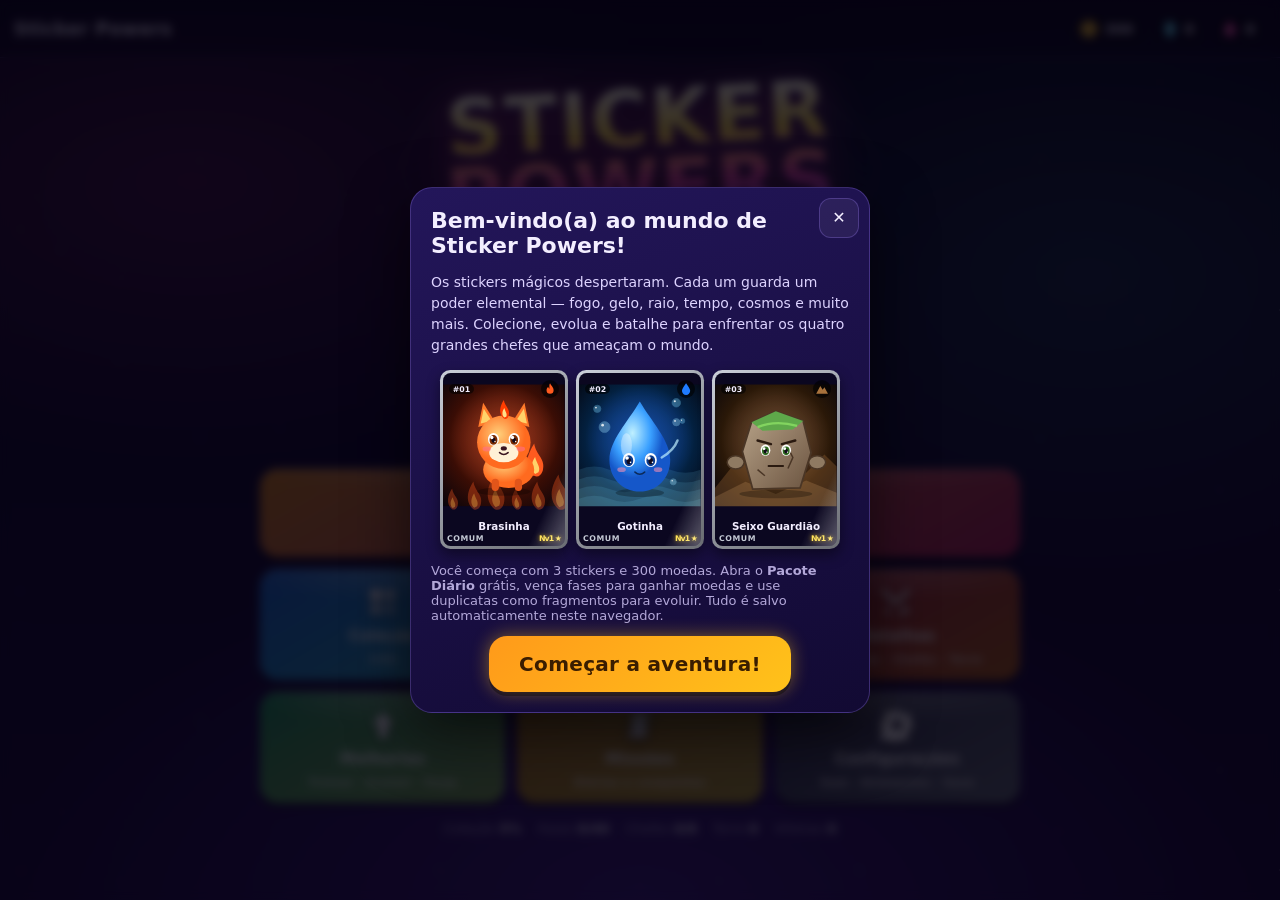
==== commit bb6952c1: "Sticker Powers: Ato II, Torre Infinita e evolução até 5 estrelas - 20 novos stickers (álbum com 60) " ====
--- a/sticker-powers/index.html
+++ b/sticker-powers/index.html
@@ -21,6 +21,7 @@
   <script src="js/core.js"></script>
   <script src="js/battle.js"></script>
   <script src="js/art.js"></script>
+  <script src="js/art2.js"></script>
   <script src="js/audio.js"></script>
   <script src="js/fx.js"></script>
   <script src="js/ui.js"></script>
--- a/sticker-powers/css/style.css
+++ b/sticker-powers/css/style.css
@@ -218,6 +218,12 @@
 /* evolução estrela 3: aura animada */
 .card.s3 .art-box::before { content: ""; position: absolute; inset: 10%; z-index: 1; border-radius: 50%; background: radial-gradient(circle, color-mix(in srgb, var(--elc, #fff) 70%, transparent), transparent 70%); animation: aura 2s ease-in-out infinite; mix-blend-mode: screen; pointer-events: none; }
 @keyframes aura { 50% { transform: scale(1.25); opacity: .55; } }
+/* estrela 4: moldura de cristal · estrela 5: coroa de luz */
+.card.s4 .frame { box-shadow: inset 0 0 0 2px rgba(190, 240, 255, .85), inset 0 0 14px rgba(120, 220, 255, .6); }
+.card.s4 .c-foot .stars { color: #9cf5ff; text-shadow: 0 0 6px #4ff0ff; }
+.card.s5 .frame::before { content: "♛"; position: absolute; z-index: 5; top: 1%; left: 50%; transform: translateX(-50%); font-size: 1.3em; color: #ffe14d; text-shadow: 0 0 8px #ffc21a, 0 0 16px #ff9cf0; animation: pulse 2s infinite; }
+.card.s5 .c-foot .stars { color: #ffb0f4; text-shadow: 0 0 6px #ff4fb8; }
+.card.s5 .art-box::before { background: radial-gradient(circle, rgba(255, 225, 77, .7), rgba(255, 79, 184, .3) 50%, transparent 72%) !important; }
 /* bloqueadas: silhueta misteriosa */
 .card.locked { background: linear-gradient(145deg, #3a3550, #15122a) !important; box-shadow: 0 6px 14px rgba(0, 0, 0, .45) !important; animation: none !important; }
 .card.locked::before { display: none; }
@@ -363,6 +369,7 @@
 .stage-node.locked { opacity: .45; cursor: not-allowed; }
 .stage-node.boss { width: 76px; height: 76px; border-radius: 18px; overflow: hidden; padding: 0; }
 .stage-node.boss svg { width: 100%; height: 100%; }
+.stage-node.boss .lvl { bottom: 3px; }
 .stage-node .lvl { position: absolute; bottom: -8px; font-size: 10px; background: #000; padding: 1px 6px; border-radius: 99px; white-space: nowrap; }
 .boss-list { display: grid; grid-template-columns: repeat(auto-fill, minmax(240px, 1fr)); gap: 14px; }
 .boss-card { overflow: hidden; padding: 0; cursor: pointer; transition: transform .2s; }
@@ -372,6 +379,17 @@
 .boss-card .b-info { padding: 12px; }
 .boss-card.locked { filter: grayscale(.9) brightness(.6); cursor: not-allowed; }
 
+/* campanha: atos */
+.act-title { margin-top: 18px; }
+.region.act-locked { filter: grayscale(.7) brightness(.7); }
+/* torre infinita */
+.tower-wrap { display: grid; grid-template-columns: 1fr 220px; gap: 16px; align-items: start; }
+.tower-col { display: flex; flex-direction: column; gap: 6px; padding: 10px; border-radius: 18px; background: linear-gradient(180deg, rgba(123, 60, 255, .25), rgba(0, 0, 0, .3)); border: 1px solid var(--panel-border); }
+.tower-floor { padding: 10px 12px; border-radius: 10px; background: rgba(0, 0, 0, .35); font-weight: 800; font-size: 14px; border: 1px solid rgba(255, 255, 255, .08); }
+.tower-floor.done { color: var(--good); opacity: .7; }
+.tower-floor.cur { background: linear-gradient(90deg, #ff9a1a, #ff2e7e); color: #fff; box-shadow: 0 0 16px rgba(255, 79, 184, .6); }
+.tower-floor.boss { border-color: #ff2e7e; }
+@media (max-width: 700px) { .tower-wrap { grid-template-columns: 1fr; } .tower-col { flex-direction: row; overflow-x: auto; } .tower-floor { white-space: nowrap; } }
 /* seleção de equipe */
 .team-slots { display: flex; gap: 12px; justify-content: center; flex-wrap: wrap; margin-bottom: 14px; }
 .team-slot { width: 112px; aspect-ratio: 5 / 7; border-radius: 12px; border: 2px dashed rgba(255, 255, 255, .25); display: grid; place-items: center; color: var(--muted); font-weight: 800; font-size: 13px; text-align: center; }
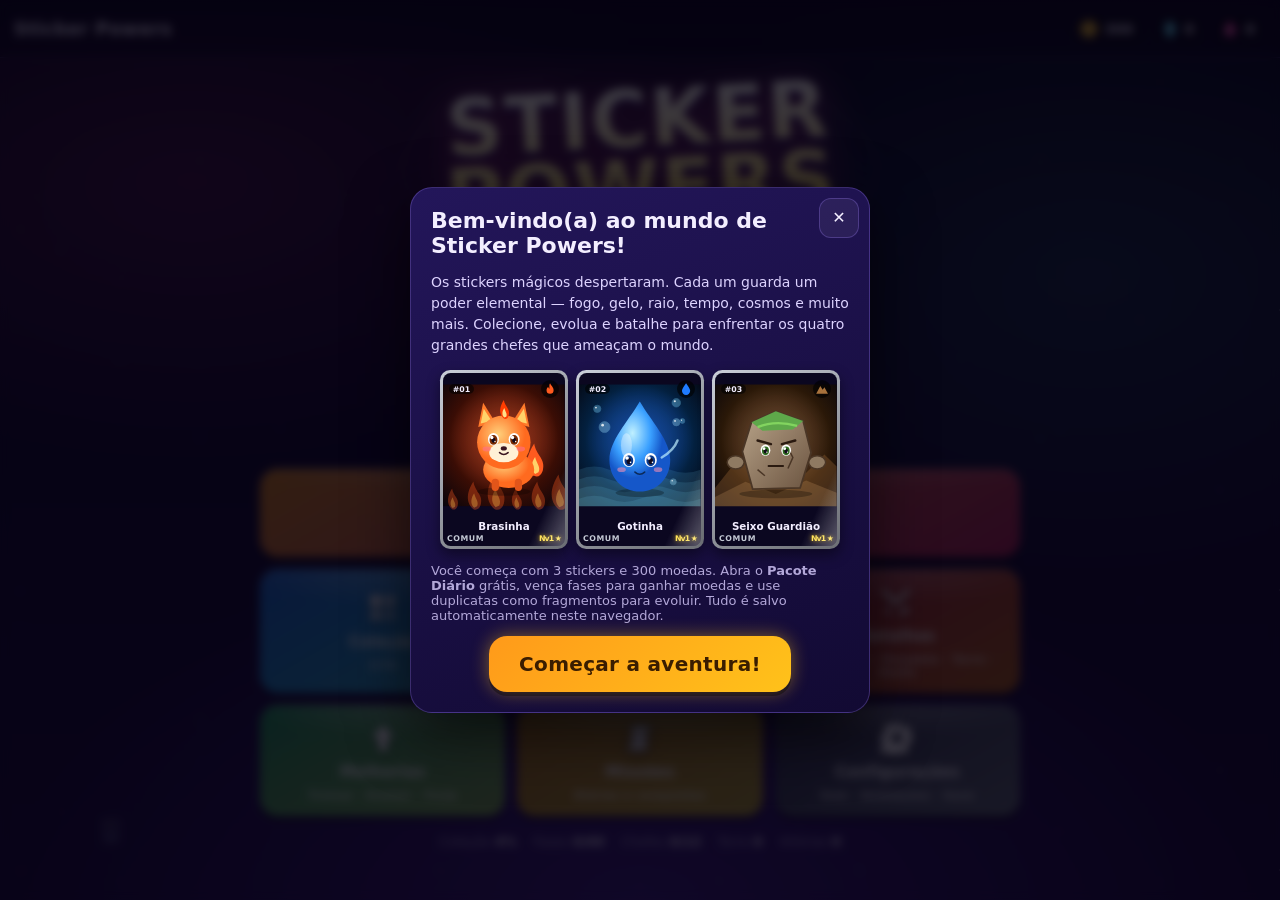
==== commit 9dadf510: "Sticker Powers: Ato III, 16 stickers novos, 6ª estrela e treino/evolução automáticos - Ato III — Alé" ====
--- a/sticker-powers/index.html
+++ b/sticker-powers/index.html
@@ -22,6 +22,7 @@
   <script src="js/battle.js"></script>
   <script src="js/art.js"></script>
   <script src="js/art2.js"></script>
+  <script src="js/art3.js"></script>
   <script src="js/audio.js"></script>
   <script src="js/fx.js"></script>
   <script src="js/ui.js"></script>
--- a/sticker-powers/css/style.css
+++ b/sticker-powers/css/style.css
@@ -208,10 +208,12 @@
 @keyframes shineSweep { 0%, 55% { background-position: 150% 0; } 100% { background-position: -60% 0; } }
 .card .holo { position: absolute; inset: 0; z-index: 3; pointer-events: none; mix-blend-mode: color-dodge; opacity: 0; }
 .card.r-mythic .holo, .card.r-secret .holo, .card.s2 .holo {
-  opacity: .35; background: linear-gradient(125deg, rgba(255, 0, 128, .5), rgba(0, 255, 255, .45), rgba(255, 255, 0, .45), rgba(160, 0, 255, .5)); background-size: 300% 300%;
+  /* brilho holográfico só nas bordas e em faixa: não tinge a arte inteira */
+  opacity: .5; mix-blend-mode: screen;
+  background: linear-gradient(115deg, transparent 20%, rgba(255, 120, 200, .28) 35%, rgba(120, 220, 255, .28) 50%, rgba(190, 140, 255, .28) 65%, transparent 80%); background-size: 300% 300%;
   animation: holo 6s ease infinite;
 }
-.card.r-secret .holo { opacity: .55; animation-duration: 3s; }
+.card.r-secret .holo { opacity: .7; animation-duration: 3s; }
 @keyframes holo { 0%, 100% { background-position: 0% 50%; } 50% { background-position: 100% 50%; } }
 .card.r-secret .frame::after { content: ""; position: absolute; inset: 0; z-index: 2; pointer-events: none; background-image: radial-gradient(1.5px 1.5px at 20% 30%, #fff, transparent), radial-gradient(1px 1px at 70% 20%, #fff, transparent), radial-gradient(2px 2px at 40% 70%, #fff, transparent), radial-gradient(1px 1px at 85% 60%, #fff, transparent); animation: twinkle 1.6s ease-in-out infinite alternate; }
 @keyframes twinkle { from { opacity: .3; } to { opacity: 1; } }
@@ -236,6 +238,23 @@
 .card.lg { --w: min(300px, 78vw); cursor: default; }
 .card.lg:hover { transform: none; }
 .card.tilt { transition: transform .08s; transform-style: preserve-3d; }
+
+/* o copo secreto da tela inicial */
+.home { position: relative; }
+.v-glass { position: absolute; left: 4px; bottom: -6px; border: 0; background: none; padding: 6px; cursor: pointer; opacity: .28; transition: opacity .4s; }
+.v-glass:hover { opacity: .6; }
+.v-glass.found { opacity: .85; filter: drop-shadow(0 0 6px #ffe08a); }
+.v-glass.falling svg { animation: glassFall .5s ease-in forwards; }
+.v-glass.broken svg { opacity: 0; }
+.v-glass.stopped svg { animation: glassStop 1.8s ease-out forwards; }
+@keyframes glassFall { 0% { transform: translate(0, 0) rotate(0); } 100% { transform: translate(14px, 40px) rotate(70deg); } }
+@keyframes glassStop { 0% { transform: translate(0, 0) rotate(0); } 25% { transform: translate(8px, 22px) rotate(18deg); filter: drop-shadow(0 0 2px #ffe08a); } 100% { transform: translate(8px, 22px) rotate(18deg); filter: drop-shadow(0 0 14px #ffe08a); } }
+body.time-stop #app { filter: sepia(.75) saturate(.6) brightness(.85); transition: filter .4s; }
+body.time-stop .bg-stars, body.time-stop .bg-stars2 { animation-play-state: paused; }
+.v-reveal { text-align: center; }
+.v-kicker { font-family: var(--font-display); font-weight: 900; letter-spacing: 4px; color: #ffe08a; text-shadow: 0 0 14px #ffc21a; margin-bottom: 12px; }
+.v-quote { margin: 14px 0; padding: 12px 16px; border-left: 3px solid #ffe08a; background: rgba(255, 224, 138, .08); border-radius: 8px; font-style: italic; color: #fff3d0; line-height: 1.5; text-align: left; }
+.v-quote span { display: block; margin-top: 6px; font-style: normal; font-weight: 800; color: #ffe08a; font-size: 13px; }
 
 /* ---------------------------------------------------------------- coleção */
 .coll-head { display: grid; grid-template-columns: 1fr auto; gap: 12px; align-items: center; margin-bottom: 12px; }
@@ -567,3 +586,116 @@
   .unit { --w: clamp(70px, 14vh, 100px); }
   .unit.boss { --w: clamp(120px, 30vh, 170px); }
 }
+
+/* =========================================================================
+   ATUALIZAÇÃO 3 — molduras, cut-in, XP animado, Pesadelo, duelo, segredos
+   ========================================================================= */
+/* ---------------------------------------------------------------- molduras */
+.card[class*=" f-"]:not(.f-classica)::before { display: none; }
+.card.f-neon { background: #0a0618 !important; box-shadow: 0 0 0 2px #ff4fb8, 0 0 14px #ff4fb8, 0 0 28px #4ff0ff !important; animation: neonPulse 1.6s ease-in-out infinite !important; }
+@keyframes neonPulse { 50% { box-shadow: 0 0 0 2px #4ff0ff, 0 0 20px #4ff0ff, 0 0 34px #ff4fb8; } }
+.card.f-ouro { background: linear-gradient(115deg, #8a5a00, #ffe79a 30%, #c78a1a 45%, #fff3b0 55%, #8a5a00 80%) !important; background-size: 250% 100% !important; animation: goldRun 3s linear infinite !important; box-shadow: 0 6px 14px rgba(0, 0, 0, .45), 0 0 22px rgba(255, 194, 26, .6) !important; }
+@keyframes goldRun { to { background-position: -250% 0; } }
+.card.f-chamas { background: linear-gradient(0deg, #ff3d00, #ff9a1a 40%, #ffe08a) !important; box-shadow: 0 0 24px #ff5a1f, 0 -6px 30px rgba(255, 90, 31, .6) !important; }
+.card.f-chamas::after { content: ""; position: absolute; left: -10%; right: -10%; bottom: -6%; height: 40%; z-index: 6; pointer-events: none; background: radial-gradient(ellipse 18% 60% at 15% 100%, #ffd36a, transparent 70%), radial-gradient(ellipse 16% 70% at 40% 100%, #ff7a2a, transparent 70%), radial-gradient(ellipse 18% 55% at 65% 100%, #ffd36a, transparent 70%), radial-gradient(ellipse 15% 75% at 88% 100%, #ff5a1f, transparent 70%); mix-blend-mode: screen; animation: flick .35s steps(3) infinite alternate; }
+@keyframes flick { 0% { transform: scaleY(1); opacity: .9; } 100% { transform: scaleY(1.15) translateX(2%); opacity: 1; } }
+.card.f-gelo { background: linear-gradient(145deg, #e6fbff, #5fd4ff 50%, #bff0ff) !important; box-shadow: 0 0 20px rgba(95, 212, 255, .8) !important; }
+.card.f-gelo::after { content: ""; position: absolute; inset: 0; z-index: 6; pointer-events: none; background-image: radial-gradient(2px 2px at 20% 10%, #fff, transparent), radial-gradient(1.5px 1.5px at 60% 30%, #fff, transparent), radial-gradient(2px 2px at 80% 5%, #fff, transparent), radial-gradient(1.5px 1.5px at 40% 50%, #fff, transparent); background-size: 100% 60%; animation: snowFall 3s linear infinite; }
+@keyframes snowFall { from { background-position: 0 -60%; } to { background-position: 0 100%; } }
+.card.f-galaxia { background: #05020c !important; box-shadow: 0 0 26px rgba(139, 92, 246, .8) !important; }
+.card.f-galaxia::before { display: block !important; background: conic-gradient(from 0deg, #120533, #8b5cf6, #ff9cf0, #4ff0ff, #120533) !important; animation: spin 6s linear infinite !important; opacity: .9; }
+.card.f-galaxia .frame { box-shadow: inset 0 0 0 2px rgba(255, 255, 255, .25); }
+.card.f-pixel { background: #222 !important; border-radius: 0 !important; box-shadow: 4px 0 0 #3ddc84, -4px 0 0 #3ddc84, 0 4px 0 #3ddc84, 0 -4px 0 #3ddc84, 8px 8px 0 #000 !important; padding: 6px !important; }
+.card.f-pixel .frame { border-radius: 0; }
+.card.f-pixel .c-name, .card.f-pixel .c-foot { font-family: "Courier New", monospace; letter-spacing: 1px; }
+.card.f-aurora { background: linear-gradient(120deg, #22e8a0, #3b8bff, #b05cff, #22e8a0) !important; background-size: 300% 300% !important; animation: holo 4s ease infinite !important; box-shadow: 0 0 24px rgba(34, 232, 160, .6) !important; }
+.card.f-vazio { background: radial-gradient(circle at 50% 50%, #8b5cf6, #000 70%) !important; box-shadow: 0 0 0 2px #000, 0 0 30px #8b5cf6, inset 0 0 20px #000 !important; animation: voidPulse 2.4s ease-in-out infinite !important; }
+@keyframes voidPulse { 50% { box-shadow: 0 0 0 2px #000, 0 0 46px #ff9cf0, inset 0 0 20px #000; } }
+.card.f-pesadelo { background: linear-gradient(160deg, #3a0010, #ff0040 50%, #1a0006) !important; box-shadow: 0 0 26px rgba(255, 0, 64, .8) !important; animation: nightPulse 1.2s ease-in-out infinite !important; }
+.card.f-pesadelo::after { content: "😈"; position: absolute; z-index: 7; right: 4%; top: 18%; font-size: 1.1em; filter: drop-shadow(0 0 4px #ff0040); }
+@keyframes nightPulse { 50% { box-shadow: 0 0 40px rgba(255, 0, 64, 1); } }
+.frames-grid { display: grid; grid-template-columns: repeat(auto-fill, minmax(180px, 1fr)); gap: 14px; }
+.frame-item { display: flex; flex-direction: column; align-items: center; gap: 8px; text-align: center; }
+.frame-item.owned { border-color: var(--good); }
+.frame-demo { padding: 10px; }
+.frame-pick { display: flex; flex-wrap: wrap; gap: 6px; align-items: center; margin-top: 10px; }
+
+/* ---------------------------------------------------------------- cut-in de habilidade */
+.cutin { position: absolute; inset: 0; z-index: 6; pointer-events: none; overflow: hidden; }
+.cutin .ci-band { position: absolute; left: -10%; right: -10%; top: 36%; height: 28%; background: linear-gradient(90deg, transparent, var(--c1) 20%, var(--c2) 50%, var(--c1) 80%, transparent); transform: skewY(-6deg); box-shadow: 0 0 40px var(--c1); opacity: .92; animation: bandIn .82s cubic-bezier(.2, .9, .3, 1) forwards; }
+.cutin .ci-band::after { content: ""; position: absolute; inset: 0; background: repeating-linear-gradient(90deg, rgba(255, 255, 255, .18) 0 2px, transparent 2px 22px); animation: speedLines .3s linear infinite; }
+@keyframes speedLines { to { background-position: -24px 0; } }
+.cutin .ci-art { position: absolute; top: 24%; width: min(46%, 220px); aspect-ratio: 1; border-radius: 18px; overflow: hidden; border: 4px solid #fff; box-shadow: 0 0 30px var(--c1); animation: artIn .82s cubic-bezier(.2, .9, .3, 1) forwards; }
+.cutin .ci-art svg { width: 100%; height: 100%; display: block; }
+.cutin.from-left .ci-art { left: 6%; } .cutin.from-right .ci-art { right: 6%; }
+.cutin .ci-text { position: absolute; top: 44%; display: flex; flex-direction: column; text-shadow: 0 3px 0 #000, 0 0 16px var(--c1); animation: textIn .82s cubic-bezier(.2, .9, .3, 1) forwards; }
+.cutin.from-left .ci-text { right: 6%; text-align: right; } .cutin.from-right .ci-text { left: 6%; }
+.cutin .ci-text small { font-weight: 800; letter-spacing: 2px; text-transform: uppercase; font-size: 12px; }
+.cutin .ci-text b { font-family: var(--font-display); font-size: clamp(20px, 4.5vw, 36px); line-height: 1; max-width: 48vw; }
+.cutin.boss .ci-band { background: linear-gradient(90deg, transparent, #3a0010 15%, #ff0040 50%, #3a0010 85%, transparent); }
+.cutin.fast .ci-band, .cutin.fast .ci-text { animation-duration: .38s; }
+.cutin.fast .ci-text { left: 50% !important; right: auto !important; transform: translateX(-50%); text-align: center; }
+@keyframes bandIn { 0% { transform: skewY(-6deg) scaleX(0); } 20% { transform: skewY(-6deg) scaleX(1); } 80% { opacity: .92; } 100% { transform: skewY(-6deg) scaleX(1); opacity: 0; } }
+@keyframes artIn { 0% { transform: translateX(var(--dx, -140%)) scale(.8); } 25% { transform: translateX(0) scale(1.05); } 80% { opacity: 1; } 100% { transform: translateX(0) scale(1); opacity: 0; } }
+.cutin.from-right .ci-art { --dx: 140%; }
+@keyframes textIn { 0% { opacity: 0; letter-spacing: 12px; } 25% { opacity: 1; letter-spacing: 0; } 80% { opacity: 1; } 100% { opacity: 0; } }
+
+/* ---------------------------------------------------------------- XP animado no resultado */
+.xp-rows { display: flex; flex-direction: column; gap: 8px; max-width: 460px; margin: 10px auto; }
+.xp-row { display: grid; grid-template-columns: 44px 1fr auto; gap: 10px; align-items: center; background: rgba(0, 0, 0, .3); border-radius: 12px; padding: 6px 10px; text-align: left; }
+.xp-mini { width: 44px; height: 44px; border-radius: 10px; overflow: hidden; }
+.xp-mini svg { width: 100%; height: 100%; display: block; }
+.xp-top { display: flex; justify-content: space-between; font-size: 13px; margin-bottom: 4px; }
+.xp-row .bar i { transition: width .42s ease-out; }
+.xp-gain { font-weight: 900; color: #ffe14d; font-size: 13px; }
+.xp-row.lvup { animation: lvup .6s; }
+.xp-row.lvup .xp-lv { color: #ffe14d; text-shadow: 0 0 8px #ffc21a; }
+@keyframes lvup { 30% { transform: scale(1.04); box-shadow: 0 0 20px #ffe14d; } }
+
+/* ---------------------------------------------------------------- pesadelo, duelo, cristais */
+.tab-locked { opacity: .6; }
+.mod-tag { background: rgba(255, 0, 64, .18); color: #ffb0bf; }
+.mods-badge { background: rgba(255, 0, 64, .35); }
+.region.night { border-color: rgba(255, 0, 64, .4); }
+.stage-node.night.next { border-color: #ff0040; box-shadow: 0 0 18px #ff0040; }
+.stage-node.night .lvl { font-size: 11px; background: rgba(0, 0, 0, .8); }
+.night-head { margin-bottom: 14px; background: linear-gradient(135deg, rgba(255, 0, 64, .2), rgba(20, 0, 10, .6)); }
+.duel-head { margin-bottom: 12px; }
+.duel-head.p1 { border-color: #4ff0ff; box-shadow: 0 0 16px rgba(79, 240, 255, .3); }
+.duel-head.p2 { border-color: #ff4b6b; box-shadow: 0 0 16px rgba(255, 75, 107, .3); }
+.controls.p2 { background: linear-gradient(0deg, rgba(40, 0, 10, .95), rgba(40, 0, 10, .7)); border-top-color: #ff4b6b; }
+.res-pill .cry-ico { font-size: 15px; line-height: 1; }
+
+/* ---------------------------------------------------------------- os faróis da Van na ficha do V */
+.van-lights { position: absolute; z-index: 8; left: 11%; top: 78%; width: 24%; height: 12%; border: 0; background: transparent; cursor: pointer; border-radius: 40%; }
+.van-lights.blink { animation: headBlink .5s; }
+@keyframes headBlink { 30% { background: radial-gradient(ellipse, rgba(255, 244, 207, .95), transparent 70%); } }
+
+/* ---------------------------------------------------------------- pacote rasgando, cartas voando e raios */
+.pack-half { position: absolute; inset: 0; pointer-events: none; }
+.pack-half.top { clip-path: polygon(0 0, 100% 0, 100% 38%, 80% 42%, 60% 36%, 40% 43%, 20% 37%, 0 42%); animation: tearUp .55s ease-in forwards; }
+.pack-half.bot { clip-path: polygon(0 42%, 20% 37%, 40% 43%, 60% 36%, 80% 42%, 100% 38%, 100% 100%, 0 100%); animation: tearDown .55s ease-in forwards; }
+@keyframes tearUp { to { transform: translate(-30px, -120px) rotate(-25deg); opacity: 0; } }
+@keyframes tearDown { to { transform: translate(30px, 140px) rotate(18deg); opacity: 0; } }
+.stage-pack.torn > .pack-visual { visibility: hidden; }
+.flip.fly-in { animation: cardFly .6s cubic-bezier(.2, 1.3, .4, 1) both; }
+@keyframes cardFly { from { transform: translate(var(--fx, 0), 180px) rotate(var(--fr, 0deg)) scale(.3); opacity: 0; } to { transform: none; opacity: 1; } }
+.flip .rays { position: absolute; inset: -40%; z-index: -1; pointer-events: none; background: repeating-conic-gradient(from 0deg, var(--rc, #fff) 0 6deg, transparent 6deg 18deg); opacity: 0; border-radius: 50%; mask-image: radial-gradient(circle, #000 20%, transparent 65%); -webkit-mask-image: radial-gradient(circle, #000 20%, transparent 65%); transition: opacity .6s .3s; animation: spin 10s linear infinite; }
+.flip.open .rays { opacity: .55; }
+
+/* ---------------------------------------------------------------- tela inicial viva */
+.logo-main { background-size: 100% 300%; animation: logoFlow 8s ease-in-out infinite; }
+@keyframes logoFlow { 0%, 100% { background-position: 0 0; } 50% { background-position: 0 100%; } }
+.home-floaters { position: absolute; inset: 0; pointer-events: none; overflow: hidden; z-index: 0; }
+.home-floaters span { position: absolute; bottom: -40px; opacity: 0; animation: floatUpSlow linear infinite; }
+.home-floaters span svg { width: 22px; height: 22px; }
+@keyframes floatUpSlow { 0% { transform: translateY(0) rotate(0); opacity: 0; } 10% { opacity: .35; } 90% { opacity: .25; } 100% { transform: translateY(-110vh) rotate(240deg); opacity: 0; } }
+.home > *:not(.home-floaters):not(.v-glass) { position: relative; z-index: 1; }
+.v-glass { z-index: 2; }
+.menu-tile .ui-ico { transition: transform .25s; }
+.menu-tile:hover .ui-ico { transform: scale(1.18) rotate(-6deg); }
+
+/* estrela 6: Transcendente — aura arco-íris girando atrás da arte */
+.card.s6 .art-box::after { content: ""; position: absolute; inset: -30%; z-index: 0; pointer-events: none; background: conic-gradient(from 0deg, rgba(255, 77, 109, .35), rgba(255, 225, 77, .35), rgba(61, 220, 132, .35), rgba(59, 139, 255, .35), rgba(176, 92, 255, .35), rgba(255, 77, 109, .35)); mix-blend-mode: screen; animation: spin 5s linear infinite; }
+.card.locked.s6 .art-box::after { display: none; }
+.card.s6 .c-foot .stars { background: linear-gradient(90deg, #ff4d6d, #ffe14d, #3ddc84, #3b8bff, #b05cff); -webkit-background-clip: text; background-clip: text; color: transparent; text-shadow: none; }
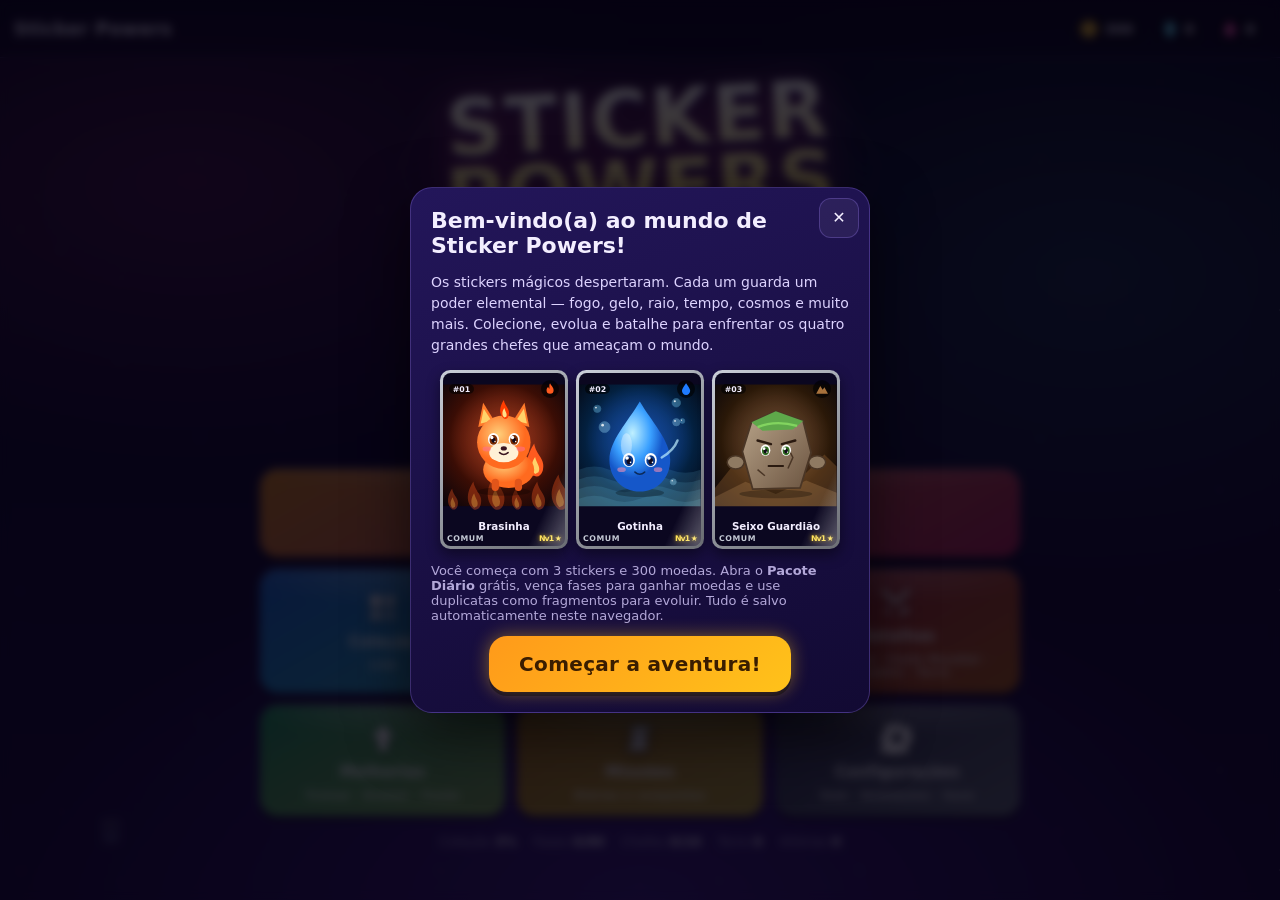
==== commit 57e02e16: "Sticker Powers: A Porta — Ato IV, fusões com personagens novos, Chefe Mundial, sinergias e 7ª estrel" ====
--- a/sticker-powers/index.html
+++ b/sticker-powers/index.html
@@ -23,6 +23,7 @@
   <script src="js/art.js"></script>
   <script src="js/art2.js"></script>
   <script src="js/art3.js"></script>
+  <script src="js/art4.js"></script>
   <script src="js/audio.js"></script>
   <script src="js/fx.js"></script>
   <script src="js/ui.js"></script>
--- a/sticker-powers/css/style.css
+++ b/sticker-powers/css/style.css
@@ -690,7 +690,7 @@
 .home-floaters span { position: absolute; bottom: -40px; opacity: 0; animation: floatUpSlow linear infinite; }
 .home-floaters span svg { width: 22px; height: 22px; }
 @keyframes floatUpSlow { 0% { transform: translateY(0) rotate(0); opacity: 0; } 10% { opacity: .35; } 90% { opacity: .25; } 100% { transform: translateY(-110vh) rotate(240deg); opacity: 0; } }
-.home > *:not(.home-floaters):not(.v-glass) { position: relative; z-index: 1; }
+.home > *:not(.home-floaters):not(.v-glass):not(.pizza-box) { position: relative; z-index: 1; }
 .v-glass { z-index: 2; }
 .menu-tile .ui-ico { transition: transform .25s; }
 .menu-tile:hover .ui-ico { transform: scale(1.18) rotate(-6deg); }
@@ -699,3 +699,63 @@
 .card.s6 .art-box::after { content: ""; position: absolute; inset: -30%; z-index: 0; pointer-events: none; background: conic-gradient(from 0deg, rgba(255, 77, 109, .35), rgba(255, 225, 77, .35), rgba(61, 220, 132, .35), rgba(59, 139, 255, .35), rgba(176, 92, 255, .35), rgba(255, 77, 109, .35)); mix-blend-mode: screen; animation: spin 5s linear infinite; }
 .card.locked.s6 .art-box::after { display: none; }
 .card.s6 .c-foot .stars { background: linear-gradient(90deg, #ff4d6d, #ffe14d, #3ddc84, #3b8bff, #b05cff); -webkit-background-clip: text; background-clip: text; color: transparent; text-shadow: none; }
+
+/* =========================================================================
+   ATUALIZAÇÃO "A PORTA" — fusão, 7ª estrela, Chefe Mundial, segredos
+   ========================================================================= */
+/* estrela 7: asas de luz */
+.card.s7 .frame::after { content: ""; position: absolute; z-index: 5; left: -8%; right: -8%; top: 30%; height: 30%; pointer-events: none;
+  background: radial-gradient(ellipse 30% 60% at 8% 50%, rgba(255, 248, 216, .9), transparent 70%), radial-gradient(ellipse 30% 60% at 92% 50%, rgba(255, 248, 216, .9), transparent 70%);
+  animation: wings 2.4s ease-in-out infinite; mix-blend-mode: screen; }
+@keyframes wings { 50% { transform: scaleY(1.25); opacity: .6; } }
+.card.s7 { box-shadow: 0 0 34px rgba(255, 248, 216, .9), 0 0 60px rgba(255, 225, 77, .5) !important; }
+/* cartas de fusão: borda dividida nas cores dos dois elementos */
+.card.fusion:not([class*=" f-"]), .card.fusion.f-classica { background: none; }
+.card.fusion .c-el { display: flex; gap: 2px; border-radius: 99px; padding: .15em .3em; }
+.card.fusion.f-classica::before { background: conic-gradient(from 45deg, #ff4fb8, #ffffff, #4ff0ff, #ffffff, #ff4fb8) !important; animation-duration: 2.5s !important; }
+/* laboratório */
+.fz-list { display: grid; grid-template-columns: repeat(auto-fill, minmax(360px, 1fr)); gap: 14px; margin-top: 12px; }
+.fz-item { display: flex; flex-direction: column; gap: 10px; }
+.fz-item.owned { border-color: #ffe14d; box-shadow: 0 0 18px rgba(255, 225, 77, .3); }
+.fz-item.secret { border-style: dashed; }
+.fz-row { display: flex; align-items: center; justify-content: center; gap: 8px; }
+.fz-row .card.sm { --w: 104px; }
+.fz-parent { display: flex; flex-direction: column; align-items: center; gap: 4px; }
+.fz-parent.ok .card { box-shadow: 0 0 0 3px var(--good); }
+.fz-plus, .fz-eq { font-family: var(--font-display); font-weight: 900; font-size: 26px; color: #ffe14d; }
+.fz-q { width: 92px; font-size: 40px; }
+.fusion-anim { position: fixed; inset: 0; z-index: 76; display: grid; place-items: center; background: radial-gradient(circle, rgba(255, 255, 255, .2), rgba(5, 2, 15, .96)); pointer-events: none; }
+.fusion-anim .fa-a, .fusion-anim .fa-b { position: absolute; top: 50%; transform: translateY(-50%); }
+.fusion-anim .fa-a { animation: fuseL 1.7s cubic-bezier(.6, 0, .3, 1) forwards; }
+.fusion-anim .fa-b { animation: fuseR 1.7s cubic-bezier(.6, 0, .3, 1) forwards; }
+@keyframes fuseL { 0% { left: 10%; transform: translateY(-50%) rotate(-10deg); } 70% { left: calc(50% - 64px); transform: translateY(-50%) rotate(720deg) scale(.8); filter: brightness(2); } 100% { left: calc(50% - 64px); transform: translateY(-50%) scale(0); filter: brightness(5); } }
+@keyframes fuseR { 0% { right: 10%; transform: translateY(-50%) rotate(10deg); } 70% { right: calc(50% - 64px); transform: translateY(-50%) rotate(-720deg) scale(.8); filter: brightness(2); } 100% { right: calc(50% - 64px); transform: translateY(-50%) scale(0); filter: brightness(5); } }
+.fusion-anim .fa-core { width: 40px; height: 40px; border-radius: 50%; background: #fff; box-shadow: 0 0 60px 30px #fff, 0 0 120px 60px #ff4fb8; animation: coreGrow 1.7s ease-in forwards; }
+@keyframes coreGrow { 0% { transform: scale(.2); opacity: .4; } 100% { transform: scale(3); opacity: 1; } }
+/* Chefe Mundial */
+.raid-panel { display: grid; grid-template-columns: 260px 1fr; gap: 18px; align-items: start; }
+.raid-art { border-radius: 18px; overflow: hidden; border: 3px solid #ff2e7e; box-shadow: 0 0 30px rgba(255, 46, 126, .5); aspect-ratio: 1; animation: enrage 2.4s infinite; }
+.raid-art svg { width: 100%; height: 100%; display: block; }
+.raid-tiers { display: grid; grid-template-columns: repeat(auto-fill, minmax(150px, 1fr)); gap: 8px; margin-top: 10px; }
+.raid-tier { padding: 8px 10px; border-radius: 12px; background: rgba(0, 0, 0, .35); border: 1px solid var(--panel-border); font-size: 12px; display: flex; flex-direction: column; gap: 2px; text-align: left; }
+.raid-tier b { font-size: 15px; font-family: var(--font-display); }
+.raid-tier.done { border-color: var(--gold); background: rgba(255, 194, 26, .12); }
+.raid-tier.hit { box-shadow: 0 0 16px var(--gold); transform: scale(1.04); }
+.raid-dmg { color: #ffe14d; min-width: 90px; text-align: center; }
+.result-tiers { max-width: 560px; margin: 10px auto; }
+.syn-tag { color: #9cf5c4; font-weight: 800; }
+@media (max-width: 700px) { .raid-panel { grid-template-columns: 1fr; } .raid-art { max-width: 220px; margin: 0 auto; } .fz-list { grid-template-columns: 1fr; } .fz-row .card.sm { --w: 84px; } .fz-q { width: 76px; } }
+/* a caixa de pizza das quintas-feiras */
+.pizza-box { position: absolute; right: 6px; bottom: -6px; z-index: 2; font-size: 26px; border: 0; background: none; cursor: pointer; opacity: .55; animation: floaty 3s ease-in-out infinite; }
+.pizza-box:hover { opacity: 1; }
+
+/* fusão: nasce um personagem novo (silhueta → cores) */
+.fusion-anim.born { background: radial-gradient(circle, rgba(255, 255, 255, .35), rgba(5, 2, 15, .97) 70%); }
+.fa-born { display: grid; justify-items: center; gap: 14px; }
+.fa-sil { width: min(64vw, 300px); aspect-ratio: 1; border-radius: 22px; overflow: hidden; box-shadow: 0 0 40px rgba(255, 255, 255, .45), 0 0 90px rgba(255, 79, 184, .45); animation: faRise 1.8s cubic-bezier(.2, .8, .2, 1) forwards; }
+.fa-sil svg { width: 100%; height: 100%; display: block; animation: faColor 1.8s ease-in forwards; }
+.fa-txt { font-family: var(--font-display); font-size: clamp(18px, 4vw, 28px); letter-spacing: .12em; color: #fff; text-shadow: 0 0 18px #ff4fb8, 0 0 36px #4ff0ff; opacity: 0; animation: faTxt 1.8s ease forwards; }
+@keyframes faRise { 0% { transform: scale(.2) rotate(-8deg); } 45% { transform: scale(1.08) rotate(2deg); } 100% { transform: scale(1); } }
+@keyframes faColor { 0%, 50% { filter: grayscale(1) brightness(.55) contrast(3.2); } 62% { filter: grayscale(1) brightness(1.6) contrast(2); } 100% { filter: none; } }
+@keyframes faTxt { 0%, 30% { opacity: 0; transform: translateY(10px); } 50%, 100% { opacity: 1; transform: none; } }
+@media (prefers-reduced-motion: reduce) { .fa-sil, .fa-sil svg, .fa-txt { animation-duration: .2s; } }
